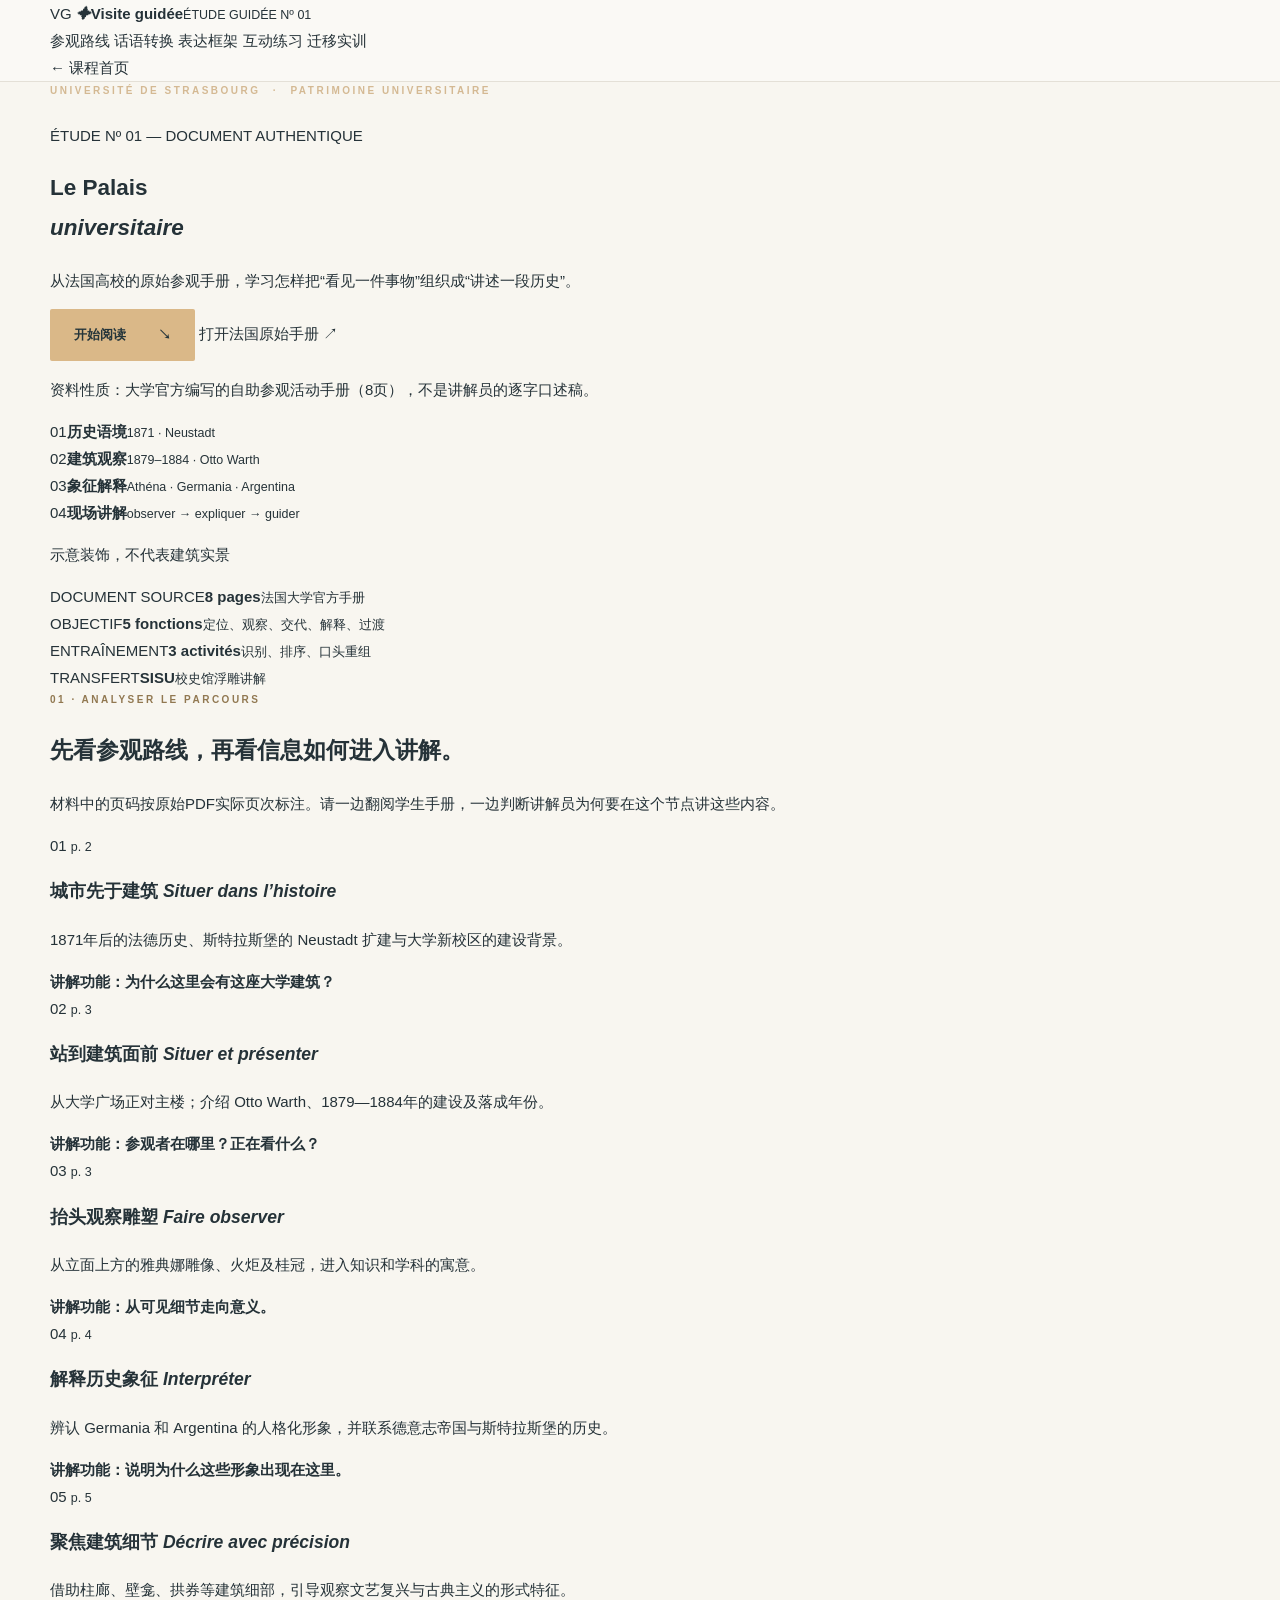
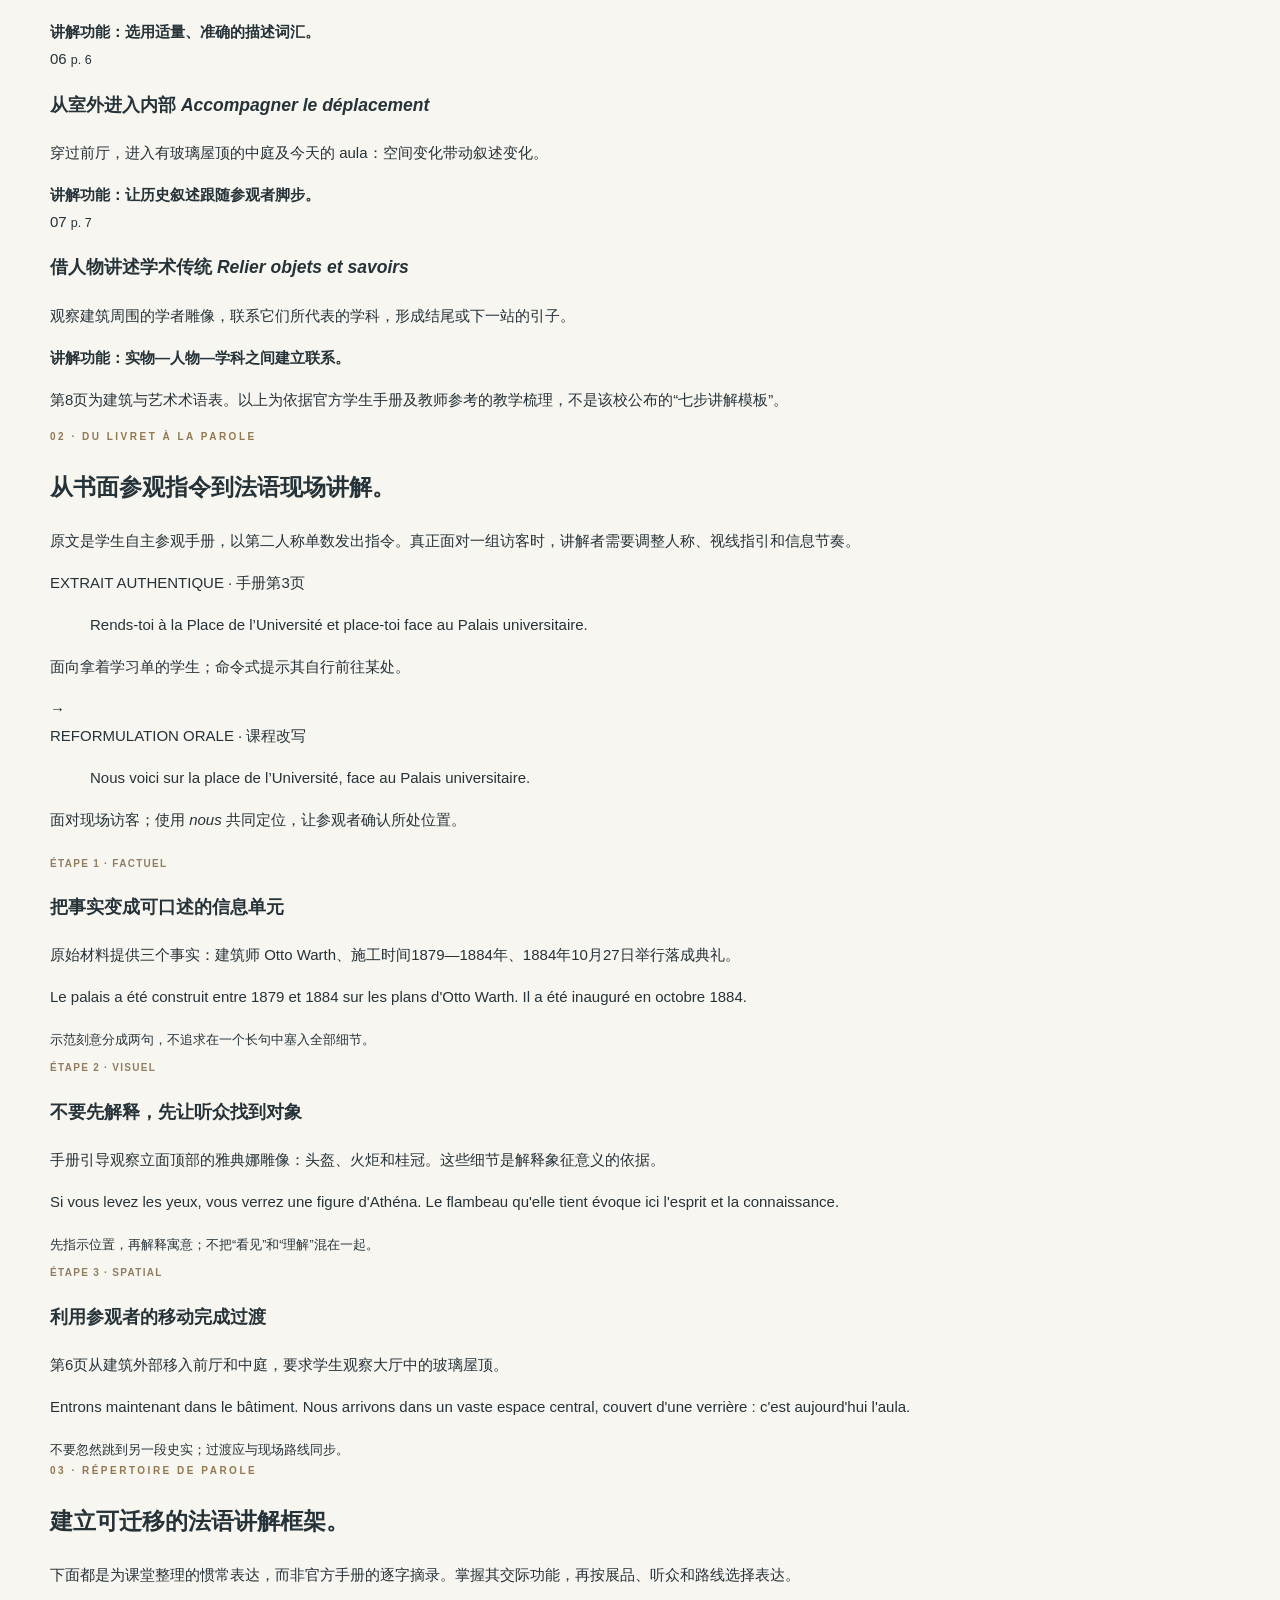
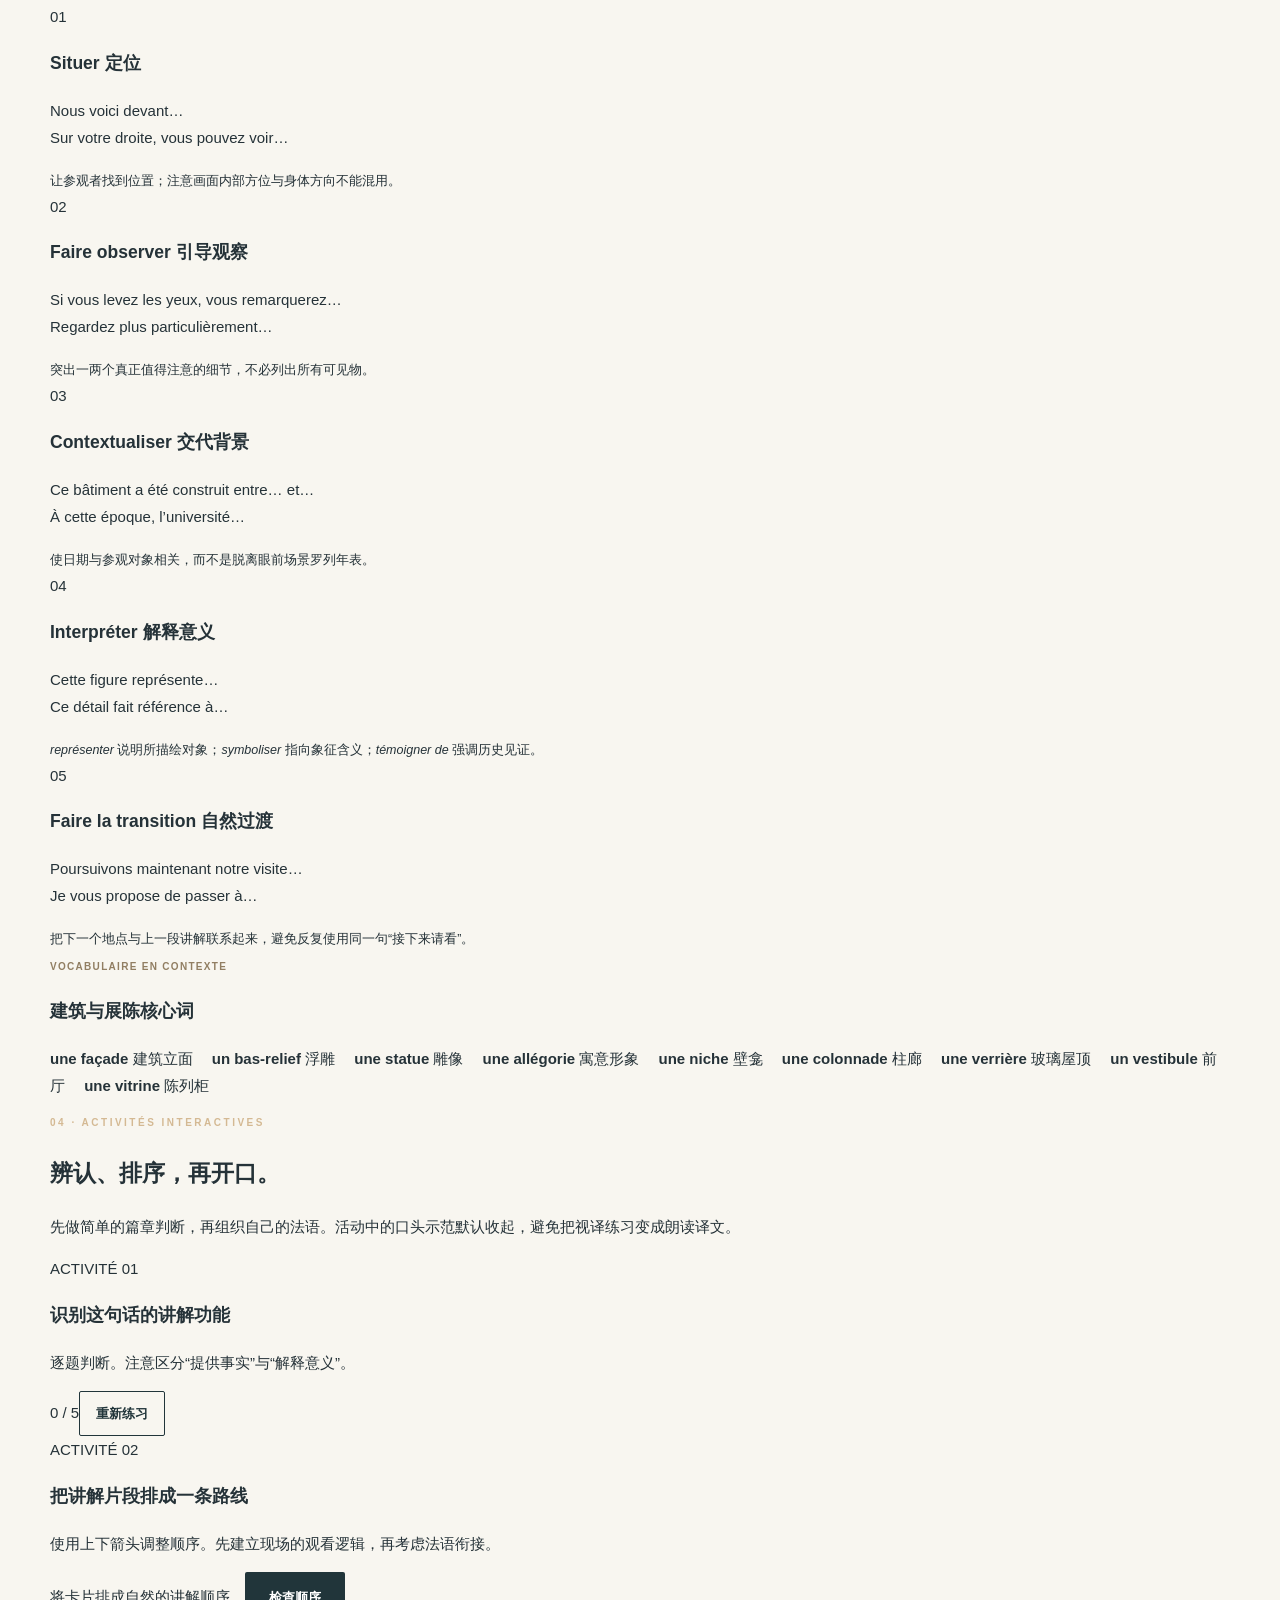
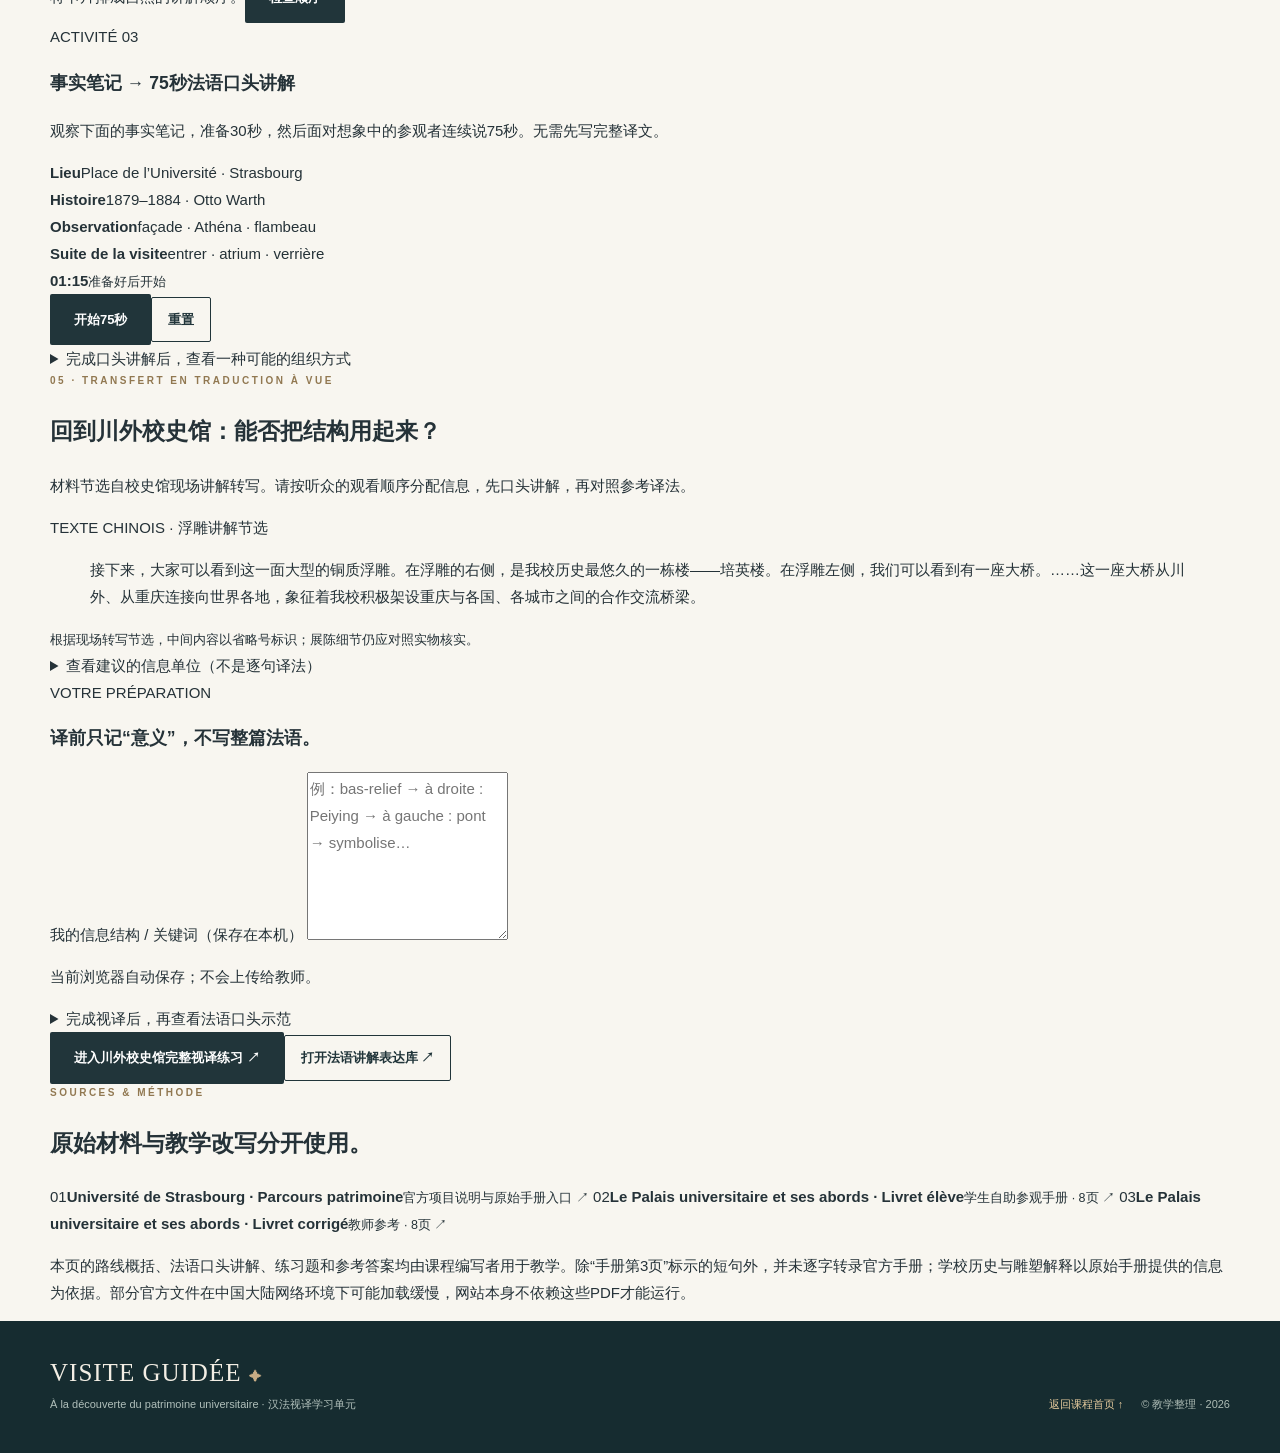
==== parcours/strasbourg/index.html @ d4816338 "Add in-depth Strasbourg university heritage lesson" ====
<!doctype html>
<html lang="zh-CN">
<head>
  <meta charset="utf-8">
  <meta name="viewport" content="width=device-width,initial-scale=1,viewport-fit=cover">
  <meta name="theme-color" content="#21353a">
  <meta name="description" content="斯特拉斯堡大学历史校园：法国原始导览手册、讲解结构、法语口头表达、互动训练和川外校史馆迁移练习。">
  <title>Le Palais universitaire | Visite guidée</title>
  <link rel="icon" href="../../assets/favicon.svg" type="image/svg+xml">
  <link rel="stylesheet" href="../../assets/styles.css">
  <link rel="stylesheet" href="lesson.css">
  <script defer src="lesson.js"></script>
</head>
<body>
  <a class="skip" href="#main">跳转到正文</a>
  <header class="topbar lesson-header" id="top">
    <div class="shell lesson-head-inner">
      <a class="lesson-mark" href="../../" aria-label="返回课程首页"><span class="lesson-logo">VG <i>✦</i></span><span><b>Visite guidée</b><small>ÉTUDE GUIDÉE Nº 01</small></span></a>
      <nav class="lesson-menu" aria-label="本课导航">
        <a href="#parcours">参观路线</a>
        <a href="#original">话语转换</a>
        <a href="#expressions">表达框架</a>
        <a href="#pratique">互动练习</a>
        <a href="#transfert">迁移实训</a>
      </nav>
      <a class="lesson-return" href="../../">← 课程首页</a>
    </div>
  </header>
  <main id="main">
    <section class="lesson-hero">
      <div class="shell lesson-hero-grid">
        <div>
          <p class="eyebrow light">UNIVERSITÉ DE STRASBOURG <span>·</span> PATRIMOINE UNIVERSITAIRE</p>
          <p class="lesson-count">ÉTUDE Nº 01 <span>—</span> DOCUMENT AUTHENTIQUE</p>
          <h1 lang="fr">Le Palais<br><em>universitaire</em></h1>
          <p class="lesson-intro">从法国高校的原始参观手册，学习怎样把“看见一件事物”组织成“讲述一段历史”。</p>
          <div class="lesson-hero-actions">
            <a href="#parcours" class="btn btn-gold">开始阅读 <span aria-hidden="true">↘</span></a>
            <a class="lesson-light-link" href="https://jardin-sciences.unistra.fr/websites/jardin-sciences/Scolaires/Activites_au_Jardin_des_sciences/Cycle_4/Parcours-Palais-U.pdf" target="_blank" rel="noopener noreferrer">打开法国原始手册 ↗</a>
          </div>
          <p class="lesson-disclaimer">资料性质：大学官方编写的自助参观活动手册（8页），不是讲解员的逐字口述稿。</p>
        </div>
        <div class="lesson-hero-aside" aria-label="本次学习聚焦">
          <div class="lesson-arch" aria-hidden="true"><span class="arch-peak"></span><span class="arch-columns"><i></i><i></i><i></i><i></i><i></i></span><span class="arch-base"></span></div>
          <div class="lesson-meta-list">
            <div><span>01</span><b>历史语境</b><small>1871 · Neustadt</small></div>
            <div><span>02</span><b>建筑观察</b><small>1879–1884 · Otto Warth</small></div>
            <div><span>03</span><b>象征解释</b><small>Athéna · Germania · Argentina</small></div>
            <div><span>04</span><b>现场讲解</b><small>observer → expliquer → guider</small></div>
          </div>
          <p class="lesson-figure-note">示意装饰，不代表建筑实景</p>
        </div>
      </div>
    </section>

    <section class="lesson-summary">
      <div class="shell lesson-summary-grid">
        <div><span>DOCUMENT SOURCE</span><strong>8 pages</strong><small>法国大学官方手册</small></div>
        <div><span>OBJECTIF</span><strong>5 fonctions</strong><small>定位、观察、交代、解释、过渡</small></div>
        <div><span>ENTRAÎNEMENT</span><strong>3 activités</strong><small>识别、排序、口头重组</small></div>
        <div><span>TRANSFERT</span><strong>SISU</strong><small>校史馆浮雕讲解</small></div>
      </div>
    </section>

    <section class="shell lesson-section" id="parcours">
      <div class="lesson-section-head">
        <p class="eyebrow">01 · ANALYSER LE PARCOURS</p>
        <h2>先看参观路线，再看信息如何进入讲解。</h2>
        <p>材料中的页码按原始PDF实际页次标注。请一边翻阅学生手册，一边判断讲解员为何要在这个节点讲这些内容。</p>
      </div>
      <div class="lesson-route" aria-label="原始手册七个学习节点">
        <article class="lesson-stop"><span class="stop-no">01 <small>p. 2</small></span><div><h3>城市先于建筑 <em lang="fr">Situer dans l’histoire</em></h3><p>1871年后的法德历史、斯特拉斯堡的 Neustadt 扩建与大学新校区的建设背景。</p><strong>讲解功能：为什么这里会有这座大学建筑？</strong></div></article>
        <article class="lesson-stop"><span class="stop-no">02 <small>p. 3</small></span><div><h3>站到建筑面前 <em lang="fr">Situer et présenter</em></h3><p>从大学广场正对主楼；介绍 Otto Warth、1879—1884年的建设及落成年份。</p><strong>讲解功能：参观者在哪里？正在看什么？</strong></div></article>
        <article class="lesson-stop"><span class="stop-no">03 <small>p. 3</small></span><div><h3>抬头观察雕塑 <em lang="fr">Faire observer</em></h3><p>从立面上方的雅典娜雕像、火炬及桂冠，进入知识和学科的寓意。</p><strong>讲解功能：从可见细节走向意义。</strong></div></article>
        <article class="lesson-stop"><span class="stop-no">04 <small>p. 4</small></span><div><h3>解释历史象征 <em lang="fr">Interpréter</em></h3><p>辨认 Germania 和 Argentina 的人格化形象，并联系德意志帝国与斯特拉斯堡的历史。</p><strong>讲解功能：说明为什么这些形象出现在这里。</strong></div></article>
        <article class="lesson-stop"><span class="stop-no">05 <small>p. 5</small></span><div><h3>聚焦建筑细节 <em lang="fr">Décrire avec précision</em></h3><p>借助柱廊、壁龛、拱券等建筑细部，引导观察文艺复兴与古典主义的形式特征。</p><strong>讲解功能：选用适量、准确的描述词汇。</strong></div></article>
        <article class="lesson-stop"><span class="stop-no">06 <small>p. 6</small></span><div><h3>从室外进入内部 <em lang="fr">Accompagner le déplacement</em></h3><p>穿过前厅，进入有玻璃屋顶的中庭及今天的 aula：空间变化带动叙述变化。</p><strong>讲解功能：让历史叙述跟随参观者脚步。</strong></div></article>
        <article class="lesson-stop"><span class="stop-no">07 <small>p. 7</small></span><div><h3>借人物讲述学术传统 <em lang="fr">Relier objets et savoirs</em></h3><p>观察建筑周围的学者雕像，联系它们所代表的学科，形成结尾或下一站的引子。</p><strong>讲解功能：实物—人物—学科之间建立联系。</strong></div></article>
      </div>
      <p class="lesson-note">第8页为建筑与艺术术语表。以上为依据官方学生手册及教师参考的教学梳理，不是该校公布的“七步讲解模板”。</p>
    </section>

    <section class="lesson-paper" id="original">
      <div class="shell lesson-section">
        <div class="lesson-section-head">
          <p class="eyebrow">02 · DU LIVRET À LA PAROLE</p>
          <h2>从书面参观指令到法语现场讲解。</h2>
          <p>原文是学生自主参观手册，以第二人称单数发出指令。真正面对一组访客时，讲解者需要调整人称、视线指引和信息节奏。</p>
        </div>
        <div class="lesson-source-compare">
          <article class="source-pane">
            <span class="pane-tag">EXTRAIT AUTHENTIQUE · 手册第3页</span>
            <blockquote lang="fr">Rends-toi à la Place de l’Université et place-toi face au Palais universitaire.</blockquote>
            <p>面向拿着学习单的学生；命令式提示其自行前往某处。</p>
          </article>
          <div class="conversion-mark" aria-hidden="true">→</div>
          <article class="oral-pane">
            <span class="pane-tag">REFORMULATION ORALE · 课程改写</span>
            <blockquote lang="fr">Nous voici sur la place de l’Université, face au Palais universitaire.</blockquote>
            <p>面对现场访客；使用 <em lang="fr">nous</em> 共同定位，让参观者确认所处位置。</p>
          </article>
        </div>
        <div class="lesson-transform-grid">
          <article>
            <span class="micro-label">ÉTAPE 1 · FACTUEL</span>
            <h3>把事实变成可口述的信息单元</h3>
            <p>原始材料提供三个事实：建筑师 Otto Warth、施工时间1879—1884年、1884年10月27日举行落成典礼。</p>
            <p lang="fr" class="lesson-french">Le palais a été construit entre 1879 et 1884 sur les plans d'Otto Warth. Il a été inauguré en octobre 1884.</p>
            <small>示范刻意分成两句，不追求在一个长句中塞入全部细节。</small>
          </article>
          <article>
            <span class="micro-label">ÉTAPE 2 · VISUEL</span>
            <h3>不要先解释，先让听众找到对象</h3>
            <p>手册引导观察立面顶部的雅典娜雕像：头盔、火炬和桂冠。这些细节是解释象征意义的依据。</p>
            <p lang="fr" class="lesson-french">Si vous levez les yeux, vous verrez une figure d'Athéna. Le flambeau qu'elle tient évoque ici l'esprit et la connaissance.</p>
            <small>先指示位置，再解释寓意；不把“看见”和“理解”混在一起。</small>
          </article>
          <article>
            <span class="micro-label">ÉTAPE 3 · SPATIAL</span>
            <h3>利用参观者的移动完成过渡</h3>
            <p>第6页从建筑外部移入前厅和中庭，要求学生观察大厅中的玻璃屋顶。</p>
            <p lang="fr" class="lesson-french">Entrons maintenant dans le bâtiment. Nous arrivons dans un vaste espace central, couvert d'une verrière : c'est aujourd'hui l'aula.</p>
            <small>不要忽然跳到另一段史实；过渡应与现场路线同步。</small>
          </article>
        </div>
      </div>
    </section>

    <section class="shell lesson-section" id="expressions">
      <div class="lesson-section-head">
        <p class="eyebrow">03 · RÉPERTOIRE DE PAROLE</p>
        <h2>建立可迁移的法语讲解框架。</h2>
        <p>下面都是为课堂整理的惯常表达，而非官方手册的逐字摘录。掌握其交际功能，再按展品、听众和路线选择表达。</p>
      </div>
      <div class="lesson-expressions">
        <article><span class="exp-index">01</span><div><h3 lang="fr">Situer <span>定位</span></h3><p lang="fr">Nous voici devant…<br>Sur votre droite, vous pouvez voir…</p><small>让参观者找到位置；注意画面内部方位与身体方向不能混用。</small></div></article>
        <article><span class="exp-index">02</span><div><h3 lang="fr">Faire observer <span>引导观察</span></h3><p lang="fr">Si vous levez les yeux, vous remarquerez…<br>Regardez plus particulièrement…</p><small>突出一两个真正值得注意的细节，不必列出所有可见物。</small></div></article>
        <article><span class="exp-index">03</span><div><h3 lang="fr">Contextualiser <span>交代背景</span></h3><p lang="fr">Ce bâtiment a été construit entre… et…<br>À cette époque, l’université…</p><small>使日期与参观对象相关，而不是脱离眼前场景罗列年表。</small></div></article>
        <article><span class="exp-index">04</span><div><h3 lang="fr">Interpréter <span>解释意义</span></h3><p lang="fr">Cette figure représente…<br>Ce détail fait référence à…</p><small><em lang="fr">représenter</em> 说明所描绘对象；<em lang="fr">symboliser</em> 指向象征含义；<em lang="fr">témoigner de</em> 强调历史见证。</small></div></article>
        <article><span class="exp-index">05</span><div><h3 lang="fr">Faire la transition <span>自然过渡</span></h3><p lang="fr">Poursuivons maintenant notre visite…<br>Je vous propose de passer à…</p><small>把下一个地点与上一段讲解联系起来，避免反复使用同一句“接下来请看”。</small></div></article>
      </div>
      <div class="lesson-vocab"><div><span class="micro-label">VOCABULAIRE EN CONTEXTE</span><h3>建筑与展陈核心词</h3></div><p><b lang="fr">une façade</b> 建筑立面　 <b lang="fr">un bas-relief</b> 浮雕　 <b lang="fr">une statue</b> 雕像　 <b lang="fr">une allégorie</b> 寓意形象　 <b lang="fr">une niche</b> 壁龛　 <b lang="fr">une colonnade</b> 柱廊　 <b lang="fr">une verrière</b> 玻璃屋顶　 <b lang="fr">un vestibule</b> 前厅　 <b lang="fr">une vitrine</b> 陈列柜</p></div>
    </section>

    <section class="lesson-practice" id="pratique">
      <div class="shell lesson-section">
        <div class="lesson-section-head">
          <p class="eyebrow light">04 · ACTIVITÉS INTERACTIVES</p>
          <h2>辨认、排序，再开口。</h2>
          <p>先做简单的篇章判断，再组织自己的法语。活动中的口头示范默认收起，避免把视译练习变成朗读译文。</p>
        </div>
        <div class="practice-layout">
          <article class="practice-card">
            <div class="practice-title"><span>ACTIVITÉ 01</span><h3>识别这句话的讲解功能</h3><p>逐题判断。注意区分“提供事实”与“解释意义”。</p></div>
            <div id="function-quiz" class="lesson-quiz" aria-live="polite"></div>
            <div class="practice-footer"><span id="quiz-progress">0 / 5</span><button type="button" class="btn btn-outline-dark" id="quiz-restart">重新练习</button></div>
          </article>
          <article class="practice-card">
            <div class="practice-title"><span>ACTIVITÉ 02</span><h3>把讲解片段排成一条路线</h3><p>使用上下箭头调整顺序。先建立现场的观看逻辑，再考虑法语衔接。</p></div>
            <div id="order-exercise" class="order-list" aria-label="可调整顺序的讲解片段"></div>
            <div class="practice-footer"><span id="order-feedback" role="status" aria-live="polite">将卡片排成自然的讲解顺序。</span><button type="button" class="btn btn-dark" id="order-check">检查顺序</button></div>
          </article>
          <article class="practice-card practice-card-wide">
            <div class="practice-title"><span>ACTIVITÉ 03</span><h3>事实笔记 → 75秒法语口头讲解</h3><p>观察下面的事实笔记，准备30秒，然后面对想象中的参观者连续说75秒。无需先写完整译文。</p></div>
            <div class="oral-facts">
              <div><b>Lieu</b><span lang="fr">Place de l’Université · Strasbourg</span></div>
              <div><b>Histoire</b><span lang="fr">1879–1884 · Otto Warth</span></div>
              <div><b>Observation</b><span lang="fr">façade · Athéna · flambeau</span></div>
              <div><b>Suite de la visite</b><span lang="fr">entrer · atrium · verrière</span></div>
            </div>
            <div class="oral-controls">
              <div class="oral-timer" aria-label="口头讲解倒计时"><strong id="oral-clock" aria-live="off">01:15</strong><small id="oral-status">准备好后开始</small></div>
              <div class="oral-buttons"><button type="button" class="btn btn-dark" id="oral-start">开始75秒</button><button type="button" class="btn btn-outline-dark" id="oral-reset">重置</button></div>
            </div>
            <details class="lesson-details"><summary>完成口头讲解后，查看一种可能的组织方式</summary><div><p lang="fr">Nous voici devant le Palais universitaire de Strasbourg. Construit entre 1879 et 1884 par Otto Warth, il témoigne du développement de l'université à cette époque. Si vous levez les yeux, vous verrez Athéna, qui tient un flambeau. Cette figure renvoie au savoir et à la connaissance. Je vous invite maintenant à entrer : nous découvrirons à l'intérieur un vaste atrium couvert d'une verrière.</p><small>教学示范，不是大学官方现场讲解原稿。可根据讲解节奏分成更多短句。</small></div></details>
          </article>
        </div>
      </div>
    </section>

    <section class="shell lesson-section" id="transfert">
      <div class="lesson-section-head">
        <p class="eyebrow">05 · TRANSFERT EN TRADUCTION À VUE</p>
        <h2>回到川外校史馆：能否把结构用起来？</h2>
        <p>材料节选自校史馆现场讲解转写。请按听众的观看顺序分配信息，先口头讲解，再对照参考译法。</p>
      </div>
      <div class="transfer-grid">
        <article class="transfer-main">
          <span class="pane-tag">TEXTE CHINOIS · 浮雕讲解节选</span>
          <blockquote>接下来，大家可以看到这一面大型的铜质浮雕。在浮雕的右侧，是我校历史最悠久的一栋楼——培英楼。在浮雕左侧，我们可以看到有一座大桥。……这一座大桥从川外、从重庆连接向世界各地，象征着我校积极架设重庆与各国、各城市之间的合作交流桥梁。</blockquote>
          <small>根据现场转写节选，中间内容以省略号标识；展陈细节仍应对照实物核实。</small>
          <details class="lesson-details"><summary>查看建议的信息单位（不是逐句译法）</summary><div class="segment-list"><p><b>01 · 定位</b> 眼前：铜质浮雕</p><p><b>02 · 观察</b> 右侧：培英楼；左侧：大桥</p><p><b>03 · 意义</b> 大桥象征学校与世界的交流联系</p><p><b>04 · 输出决策</b> 法语可先描述空间，再用新句解释象征意义</p></div></details>
        </article>
        <aside class="transfer-aside">
          <span class="pane-tag">VOTRE PRÉPARATION</span>
          <h3>译前只记“意义”，不写整篇法语。</h3>
          <label for="transfer-notes">我的信息结构 / 关键词（保存在本机）</label>
          <textarea id="transfer-notes" rows="6" placeholder="例：bas-relief → à droite : Peiying → à gauche : pont → symbolise…"></textarea>
          <p id="notes-status" role="status" class="notes-status">当前浏览器自动保存；不会上传给教师。</p>
          <details class="lesson-details"><summary>完成视译后，再查看法语口头示范</summary><div><p lang="fr">Arrêtons-nous un instant devant ce grand bas-relief en bronze. Sur la droite, vous pouvez voir le bâtiment Peiying, présenté ici comme le plus ancien de l'université. À gauche, on distingue un pont. Ce pont est un symbole de l'ouverture de SISU sur le monde et des échanges que notre université souhaite développer entre Chongqing et d'autres villes et pays.</p><small>根据课堂转写内容示范；“培英楼为最古老建筑”的表述仍以校史馆最终核定信息为准。</small></div></details>
        </aside>
      </div>
      <div class="lesson-final-actions"><a href="../../#atelier" class="btn btn-dark">进入川外校史馆完整视译练习 ↗</a><a href="../../#expressions" class="btn btn-outline-dark">打开法语讲解表达库 ↗</a></div>
    </section>

    <section class="lesson-sources" id="sources">
      <div class="shell lesson-section">
        <div class="lesson-section-head"><p class="eyebrow">SOURCES & MÉTHODE</p><h2>原始材料与教学改写分开使用。</h2></div>
        <div class="source-citations">
          <a href="https://jardin-sciences.unistra.fr/scolaires-groupes-et-pros/scolaires/activites-au-jardin-des-sciences/offre-scolaire-pour-le-cycle-4/parcours-patrimoine/" target="_blank" rel="noopener noreferrer"><span>01</span><strong>Université de Strasbourg · Parcours patrimoine</strong><small>官方项目说明与原始手册入口 ↗</small></a>
          <a href="https://jardin-sciences.unistra.fr/websites/jardin-sciences/Scolaires/Activites_au_Jardin_des_sciences/Cycle_4/Parcours-Palais-U.pdf" target="_blank" rel="noopener noreferrer"><span>02</span><strong>Le Palais universitaire et ses abords · Livret élève</strong><small>学生自助参观手册 · 8页 ↗</small></a>
          <a href="https://jardin-sciences.unistra.fr/websites/jardin-sciences/Scolaires/Activites_au_Jardin_des_sciences/Cycle_4/Corrige-Parcours-Palais-U.pdf" target="_blank" rel="noopener noreferrer"><span>03</span><strong>Le Palais universitaire et ses abords · Livret corrigé</strong><small>教师参考 · 8页 ↗</small></a>
        </div>
        <p class="lesson-source-note">本页的路线概括、法语口头讲解、练习题和参考答案均由课程编写者用于教学。除“手册第3页”标示的短句外，并未逐字转录官方手册；学校历史与雕塑解释以原始手册提供的信息为依据。部分官方文件在中国大陆网络环境下可能加载缓慢，网站本身不依赖这些PDF才能运行。</p>
      </div>
    </section>
  </main>
  <footer class="footer"><div class="shell footer-inner"><div><span class="footer-wordmark">VISITE GUIDÉE <span>✦</span></span><p>À la découverte du patrimoine universitaire · 汉法视译学习单元</p></div><div><a href="../../">返回课程首页 ↑</a><span>© 教学整理 · 2026</span></div></div></footer>
</body>
</html>
---- assets/styles.css ----
@charset "UTF-8";
:root{--ink:#253238;--muted:#667274;--olive:#6f785b;--deep:#21353a;--deep2:#182d31;--ivory:#f8f6f0;--paper:#fffdfa;--line:#e4e0d7;--gold:#c5a577;--wine:#a0544c;--mist:#eaf0ec;--serif:Georgia,"Times New Roman",serif;--sans:"PingFang SC","Microsoft YaHei",Arial,sans-serif;--radius:5px}*{box-sizing:border-box}html{scroll-behavior:smooth;scroll-padding-top:100px}body{margin:0;background:var(--ivory);font-family:var(--sans);font-size:15px;line-height:1.8;color:var(--ink);-webkit-font-smoothing:antialiased}a{color:inherit;text-decoration:none}button,input,textarea{font:inherit}button{cursor:pointer}button:disabled{opacity:.5;cursor:not-allowed}button:focus-visible,a:focus-visible,input:focus-visible,textarea:focus-visible{outline:3px solid #ba8a40;outline-offset:4px}::selection{background:#edcf97;color:#1e3235}.shell{width:min(1180px,calc(100% - 64px));margin:auto}.sr-only{position:absolute!important;width:1px;height:1px;padding:0;margin:-1px;overflow:hidden;clip:rect(0,0,0,0);white-space:nowrap;border:0}.skip{position:absolute;left:-999px;top:12px;z-index:100;background:#fff;color:#111;padding:9px}.skip:focus{left:12px}.topbar{position:sticky;top:0;z-index:40;background:rgba(250,249,245,.96);border-bottom:1px solid var(--line);backdrop-filter:blur(16px)}.nav-shell{min-height:82px;display:flex;align-items:center;justify-content:space-between;gap:34px}.brand{display:inline-flex;align-items:center;gap:11px;min-width:205px}.brand-symbol{font-family:var(--serif);font-size:29px;letter-spacing:-7px;color:var(--deep);width:46px;height:46px;display:flex;align-items:center;justify-content:flex-start;padding-left:4px;border:1px solid #97a09a}.tiny-flower{font-size:11px;position:relative;top:-9px;left:3px;letter-spacing:0;color:#af8a5b}.brand-text{display:flex;flex-direction:column;line-height:1.25;gap:7px}.brand-text b{font-family:var(--serif);letter-spacing:1.5px;font-size:14px}.brand-text small{font:9px/1 Arial,sans-serif;letter-spacing:2.1px;color:#777f7a}.main-nav{display:flex;align-items:center;gap:32px;margin-left:auto;font-size:13px;font-weight:600;white-space:nowrap}.main-nav a{transition:color .2s}.main-nav a:hover{color:var(--wine)}.nav-action{border-bottom:1px solid #c3ac8e;padding:10px 0;font-size:12px;white-space:nowrap;font-weight:600}.nav-action span{margin-left:9px}.hero{background:var(--deep);color:#fff;position:relative;overflow:hidden}.hero:before{content:"";position:absolute;inset:0;background:radial-gradient(ellipse 65% 80% at 90% 5%,rgba(203,172,121,.12),transparent 70%),radial-gradient(ellipse 45% 75% at 10% 95%,rgba(155,183,159,.07),transparent 70%);pointer-events:none}.hero-grid{display:grid;grid-template-columns:52% 48%;align-items:center;min-height:610px;position:relative;gap:0}.hero-copy{padding:86px 18px 95px 0;z-index:2}.eyebrow{font-family:Arial,sans-serif;letter-spacing:2.5px;font-size:10px;font-weight:700;color:#917851;text-transform:uppercase;margin:0 0 22px}.eyebrow.light{color:#d4b993}.eyebrow span{padding:0 7px}.hero h1{font:normal clamp(78px,10vw,134px)/.84 var(--serif);letter-spacing:-5.5px;margin:0 0 30px}.hero h1 em{color:#dfc7a1;font-weight:400}.hero-cn{font-size:23px;letter-spacing:2px;font-weight:500;margin:0 0 17px}.hero-desc{color:#c7d0cb;line-height:2.15;font-size:13px;margin:0 0 36px}.hero-actions{display:flex;align-items:center;gap:30px;flex-wrap:wrap}.btn{display:inline-flex;justify-content:center;align-items:center;gap:32px;border:1px solid transparent;font-size:13px;font-weight:700;padding:13px 23px;min-height:46px;border-radius:2px;transition:transform .2s,background .2s,color .2s}.btn:hover{transform:translateY(-2px)}.btn-gold{background:#dab888;color:#25353a}.btn-gold:hover{background:#edcd9b}.btn-dark{background:var(--deep);color:white}.btn-outline-dark{background:transparent;color:var(--deep);border-color:var(--deep);padding:10px 16px;min-height:39px}.text-link{border-bottom:1px solid #8c9a95;padding-bottom:5px;font-size:12px;letter-spacing:.3px}.text-link.light{color:#f2eadd}.text-link span{margin-left:5px}.hero-footnote{display:flex;align-items:center;gap:12px;margin-top:79px;font:11px Arial,sans-serif;letter-spacing:1px;color:#c6cac1}.small-rule{width:28px;height:1px;background:#b8aa93}.hero-visual{height:100%;display:flex;align-items:center;justify-content:center;position:relative;padding:62px 5px 70px 35px}.visual-frame{width:100%;max-width:495px;aspect-ratio:.94;border:1px solid rgba(221,203,167,.35);padding:20px;display:flex;flex-direction:column;position:relative;background:linear-gradient(145deg,rgba(255,255,255,.025),rgba(0,0,0,.05));box-shadow:24px 28px 0 rgba(0,0,0,.07)}.visual-frame:before,.visual-frame:after{content:"";position:absolute;top:20px;bottom:20px;border-left:1px solid rgba(221,203,167,.22)}.visual-frame:before{left:10px}.visual-frame:after{right:10px}.visual-topline,.visual-bottom{display:flex;justify-content:space-between;align-items:center;font:9px Arial,sans-serif;letter-spacing:1.8px;color:#cdb997}.visual-bottom{margin-top:auto;justify-content:space-around}.visual-circle{font-size:37px;line-height:.8;color:#d6c2a2}.museum-drawing{width:100%;height:auto;max-height:380px;display:block;margin:auto;color:#cdb997}.floating-note{position:absolute;bottom:74px;right:0;background:#d7bb91;color:#23383d;font:10px Arial,sans-serif;letter-spacing:1px;padding:14px 17px;box-shadow:0 9px 25px rgba(0,0,0,.2)}.floating-note span{padding:0 8px}.index-band{background:#e9e5dc;border-bottom:1px solid #ddd7cc}.index-grid{display:grid;grid-template-columns:repeat(4,1fr)}.index-grid a{padding:26px 20px 25px;border-right:1px solid #d5cec3;display:flex;flex-direction:column;gap:7px;transition:background .2s}.index-grid a:first-child{border-left:1px solid #d5cec3}.index-grid a:hover{background:#f2eee6}.index-grid span{font:10px Arial,sans-serif;letter-spacing:1px;color:#866d50}.index-grid b{font-size:15px;letter-spacing:.5px}.index-grid small{font:11px Arial,sans-serif;color:#89918d}.section{padding-top:104px;padding-bottom:107px}.section-heading{display:grid;grid-template-columns:minmax(0,1.45fr) minmax(240px,.55fr);gap:55px;align-items:end;margin-bottom:46px}.section-heading h2{font-size:clamp(25px,2.85vw,35px);font-weight:600;letter-spacing:.2px;line-height:1.48;margin:0;max-width:680px}.section-heading p:last-child{color:var(--muted);font-size:13px;line-height:2;margin:0 0 5px}.two-logics{display:grid;grid-template-columns:1fr 70px 1fr;gap:0;align-items:center}.logic-card{padding:32px 34px;background:#fffefa;border:1px solid #dedbd2;min-height:279px}.logic-index{font:11px Arial,sans-serif;letter-spacing:2px;color:#9e7853}.logic-card h3{font-size:22px;letter-spacing:.3px;margin:17px 0 3px;font-weight:600}.logic-card h3 em{font:italic 22px var(--serif);color:#978268;margin-left:8px}.logic-card>p{font-size:13px;color:#697672;margin:0 0 19px}.logic-sentence{font:italic 17px/1.85 var(--serif);color:#385259;border-top:1px solid #e5e1d8;padding-top:18px}.logic-bridge{text-align:center;font:italic 44px var(--serif);color:#a7a390}.function-title{display:flex;justify-content:space-between;align-items:center;margin:73px 0 22px;gap:20px}.function-title h3{font-size:19px;font-weight:600;margin:0}.function-title span{font:10px Arial,sans-serif;letter-spacing:2px;color:#937d5e}.flow-five{display:grid;grid-template-columns:repeat(5,minmax(0,1fr));gap:10px}.flow-step{padding:20px 16px 24px;background:#ede9df;display:flex;flex-direction:column;gap:5px;min-height:148px;border-top:2px solid #a48f72}.flow-step span{font:10px Arial,sans-serif;color:#9e8566;letter-spacing:1px;margin-bottom:11px}.flow-step strong{font-size:16px}.flow-step em{font:italic 16px var(--serif);color:#566b68}.flow-step small{font-size:11px;color:#7b8480}.method-note{font-size:12px;color:#667572;margin:23px 0 0}.method-note span{color:#a88a65;padding-right:6px}.paper-section{background:#f0eee8;border-top:1px solid #e1ddd4;border-bottom:1px solid #e1ddd4}.source-banner{background:#23383b;color:#f3eee3;display:grid;grid-template-columns:75px 1fr auto;align-items:center;gap:25px;padding:26px 34px;margin-bottom:38px}.source-symbol{border:1px solid #9e9c86;width:69px;height:69px;display:flex;align-items:center;justify-content:center;font:28px var(--serif);letter-spacing:-5px}.source-symbol span{font:12px Arial,sans-serif;color:#d0b38e;padding:0 4px}.micro-label{font:10px/1.65 Arial,sans-serif;letter-spacing:1.3px;color:#917e62;font-weight:700}.source-info .micro-label{color:#c9ad89}.source-info h3{font:26px/1.25 var(--serif);margin:5px 0 6px}.source-info p{font-size:11px;margin:0;color:#bfc9c3}.source-links{display:flex;flex-direction:column;gap:8px;min-width:126px}.source-links a{font-size:11px;color:#f2e5cc;border-bottom:1px solid #7c8b86;padding:6px 0;display:flex;justify-content:space-between;gap:20px}.case-grid{display:grid;grid-template-columns:36% 1fr;gap:32px}.case-left{padding:24px;background:#e7e5dd}.case-step-list{margin-top:14px}.case-step{display:flex;align-items:center;width:100%;text-align:left;gap:17px;background:transparent;border:0;border-bottom:1px solid #d3d0c7;padding:17px 8px;min-height:71px;transition:background .2s}.case-step:last-child{border-bottom:0}.case-step:hover{background:#eeece6}.case-step.selected{background:#fffefa;border-left:3px solid #c6a276;padding-left:5px}.case-step .num{font:20px var(--serif);color:#a78e69;width:29px}.case-step strong{display:block;font-size:14px;font-weight:600;margin-bottom:1px}.case-step small{display:block;font:italic 12px var(--serif);color:#7a8581}.case-detail{padding:40px 44px;min-height:425px;background:#fffefa;border:1px solid #dedbd1}.case-detail .case-num{font:11px Arial,sans-serif;color:#a08e75;letter-spacing:2px}.case-detail h3{font-size:25px;font-weight:600;line-height:1.45;margin:13px 0 18px}.case-detail>p{font-size:14px;line-height:2;color:#626e6b}.case-detail .case-fr{border-left:2px solid #bf9f75;background:#f7f5ef;padding:16px 20px;margin:28px 0 12px;font:italic 19px/1.7 var(--serif);color:#354c4d}.case-detail .case-fr small{display:block;font:10px Arial,sans-serif;letter-spacing:1px;color:#b09570;margin-bottom:7px}.case-detail .case-question{padding-top:18px;border-top:1px solid #e9e4db;font-size:13px;font-weight:600}.case-detail .case-meta{color:#998063;font:11px Arial,sans-serif;letter-spacing:1px}.source-comment{display:flex;align-items:flex-start;gap:34px;padding:24px 0 0;margin-top:15px;border-top:1px solid #d6d1c7}.source-comment span{white-space:nowrap;font-size:12px;font-weight:700;color:#92744f}.source-comment p{font-size:12px;color:#64716c;margin:0;line-height:1.95}.lexicon-toolbar{display:flex;justify-content:space-between;align-items:flex-start;gap:22px;margin:0 0 23px}.filter-scroll{display:flex;gap:8px;flex-wrap:wrap}.filter-pill{border:1px solid #d6d3ca;background:#f7f5f0;color:#5b6661;border-radius:2px;font-size:11px;padding:7px 12px}.filter-pill.active,.filter-pill:hover{background:var(--deep);color:white;border-color:var(--deep)}.search-control{min-width:230px;display:flex;align-items:center;gap:8px;border-bottom:1px solid #c9c4b9;padding:4px 8px}.search-control span{font-size:26px;line-height:1;color:#7d867b}.search-control input{border:0;background:transparent;min-width:0;width:100%;outline:0;font-size:12px;color:var(--ink)}.expression-grid{display:grid;grid-template-columns:repeat(3,minmax(0,1fr));gap:13px}.expr-card{min-height:169px;background:#fffefa;border:1px solid #e3ded3;padding:20px 22px;display:flex;flex-direction:column;gap:11px;transition:box-shadow .2s}.expr-card:hover{box-shadow:0 8px 22px rgba(35,55,54,.06)}.expr-meta{display:flex;justify-content:space-between;align-items:center;gap:10px;font:10px Arial,sans-serif;letter-spacing:1px;color:#978063}.expr-copy{border:0;background:transparent;color:#677b72;font:11px Arial,sans-serif;padding:4px 0;white-space:nowrap}.expr-copy:hover{color:#9e744e}.expr-fr{font:italic 20px/1.48 var(--serif);color:#283c41;overflow-wrap:anywhere}.expr-zh{margin-top:auto;font-size:12px;color:#858d86}.no-results{padding:35px;background:white;color:#666;grid-column:1/-1;text-align:center}.small-tip{margin-top:20px;font-size:11px;color:#77837e}.lab-section{background:#263a3c;color:#f7f5ee}.lab-heading h2{color:#fff}.lab-heading p:last-child{color:#c0cdc7}.lab-layout{display:grid;grid-template-columns:236px minmax(0,1fr);gap:24px;align-items:start}.lab-sidebar{position:sticky;top:112px;padding-top:14px}.lab-sidebar>.micro-label{color:#c5b195}.exercise-tabs{margin-top:17px;border-top:1px solid #687875}.exercise-tab{display:flex;align-items:center;text-align:left;width:100%;gap:13px;padding:17px 11px;border:0;border-bottom:1px solid #526967;background:transparent;color:#d1d9d4;transition:background .2s}.exercise-tab:hover{background:#304a4c}.exercise-tab.current{background:#d5b88e;color:#1d3538}.exercise-tab .tab-num{font:22px var(--serif);width:34px}.exercise-tab strong{font-size:13px;font-weight:600;display:block}.exercise-tab small{display:block;font:italic 12px var(--serif);opacity:.74}.lab-side-note{margin-top:35px;padding:21px;border:1px solid #607774}.lab-side-note strong{font-size:12px;color:#ead2ae}.lab-side-note p{margin:7px 0 0;color:#b8c8c2;font-size:12px;line-height:1.8}.lab-main{min-width:0}.lab-paper{background:#fffcf6;color:var(--ink);padding:38px 43px 18px}.lab-paper-head{display:flex;align-items:flex-start;justify-content:space-between;gap:22px}.lab-paper-head h3{font-size:28px;line-height:1.4;margin:8px 0 0}.level-label{border:1px solid #b7a68c;font-size:11px;color:#9b7c51;padding:4px 9px;white-space:nowrap}.lab-task{margin:12px 0 28px;font-size:13px;color:#66766e}.source-label-row{display:flex;align-items:center;justify-content:space-between;gap:15px;border-bottom:1px solid #e0ddd5;padding-bottom:9px}.source-label-row span{font:10px Arial,sans-serif;letter-spacing:1.3px;color:#9a8669}.ghost-button{border:0;background:transparent;color:#6b7b73;padding:6px 0;font-size:11px;text-decoration:underline;text-underline-offset:4px}.source-text{font-size:20px;line-height:2.05;letter-spacing:.35px;padding:24px 0;min-height:165px}.source-text .source-unit{transition:background .2s}.source-text.annotated .source-unit{border-radius:1px;padding:1px 2px;margin:0 -2px}.source-text.annotated .source-unit.guide{background:#ecf1df;border-bottom:2px solid #879967}.source-text.annotated .source-unit.fact{background:#dcebe8;border-bottom:2px solid #769891}.source-text.annotated .source-unit.context{background:#f5e8d4;border-bottom:2px solid #bf986b}.source-text.annotated .source-unit.meaning{background:#f3dfde;border-bottom:2px solid #b47d78}.source-text.annotated .source-unit.transition{background:#e8e5f3;border-bottom:2px solid #9790ad}.annotation-legend{display:flex;flex-wrap:wrap;gap:6px 14px;margin:-5px 0 20px;font-size:11px;color:#69756f}.annotation-legend span:before{content:"";display:inline-block;height:8px;width:8px;margin-right:6px;background:#a2a2a2}.annotation-legend span.guide:before{background:#879967}.annotation-legend span.fact:before{background:#769891}.annotation-legend span.context:before{background:#bf986b}.annotation-legend span.meaning:before{background:#b47d78}.annotation-legend span.transition:before{background:#9790ad}.reflection-prompt{background:#f2eee5;border-left:2px solid #bca37b;padding:16px 18px;margin:0 0 28px}.reflection-prompt strong{font-size:12px;color:#8a6d4b}.reflection-prompt p{margin:7px 0 0;font-size:13px;line-height:1.9}.notes-block label{display:block;font-size:13px;font-weight:600;margin-bottom:11px}.notes-block small{margin-left:10px;color:#a7a398;font-size:10px;font-weight:400}.notes-block textarea,.evaluation-aside textarea{display:block;width:100%;border:1px solid #d8d2c7;background:#fffefa;padding:14px 15px;line-height:1.9;font-size:13px;resize:vertical;border-radius:2px;color:#273a3c}.practice-bar{border-top:1px solid #e5dfd5;display:flex;justify-content:space-between;align-items:center;gap:20px;margin-top:24px;padding:23px 0}.timer{display:flex;flex-direction:column;gap:0}.timer strong{font:33px/1.25 var(--serif);color:#334b4e;font-variant-numeric:tabular-nums}.practice-actions{display:flex;gap:17px;align-items:center}.recording-panel{padding:19px 18px;border:1px solid #d8e1db;background:#edf2ec;display:grid;grid-template-columns:1fr auto;column-gap:16px;row-gap:10px}.recording-panel strong{font-size:13px}.recording-panel p{font-size:11px;color:#66766d;margin:4px 0 0}.recording-controls{display:flex;gap:14px;align-items:center}.record-button{border:1px solid #8f635d;background:#fff;color:#8f4a42;padding:9px 13px;font-size:11px;white-space:nowrap}.record-button.is-recording{background:#b2584e;color:white}.record-clock{font:12px Arial,sans-serif;font-variant-numeric:tabular-nums;color:#a45850}.recording-result{grid-column:1/-1;display:flex;flex-wrap:wrap;align-items:center;gap:15px}.recording-result audio{max-width:280px;width:100%;height:37px}.download-link{font-size:11px;text-decoration:underline;text-underline-offset:3px;color:#496359}.record-status{grid-column:1/-1;margin:0!important;min-height:0;color:#8c645a!important}.record-status:empty{display:none}.model-section{margin-top:25px;border-top:1px solid #ddd6cc}.model-toggle{display:flex;justify-content:space-between;align-items:center;gap:20px;width:100%;text-align:left;border:0;background:transparent;padding:21px 0;color:var(--deep);font-size:13px;font-weight:600}.model-sign{font:25px var(--serif);color:#a28966}.model-panel{border-top:1px solid #e0dbd1;padding:17px 0 22px}.french-model{font:18px/1.9 Georgia,"Times New Roman",serif;white-space:pre-line;color:#31494c}.model-insight{font-size:12px;border-top:1px solid #e8e3dc;padding-top:12px;margin-top:21px;color:#66756d}.evaluation-wrap{display:grid;grid-template-columns:minmax(0,1.2fr) minmax(280px,.8fr);gap:35px}.evaluation-main{background:#fffefa;border:1px solid #e1dcd2;padding:24px 30px}.rubric-row{display:grid;grid-template-columns:minmax(0,1fr) 130px;gap:20px;align-items:center;border-bottom:1px solid #e9e4dc;padding:17px 0}.rubric-row:first-child{padding-top:3px}.rubric-row:last-child{border-bottom:0}.rubric-row strong{display:block;font-size:14px;margin-bottom:4px}.rubric-row small{display:block;font-size:11px;line-height:1.65;color:#858b83}.rubric-row select{width:100%;border:1px solid #d6d0c3;padding:9px 8px;color:#40555a;background:#faf9f3;font-size:12px}.rubric-bottom{display:flex;justify-content:space-between;align-items:center;gap:12px;border-top:1px solid #ddd7cc;padding-top:23px}.rubric-bottom>span{font-weight:700;font-size:13px;color:#526a62}.evaluation-aside{padding:32px;background:#eae8e0}.evaluation-aside h3{font-size:20px;line-height:1.5;margin:11px 0 21px}.evaluation-aside p:last-child{font-size:11px;color:#7e8780;margin-top:17px}.future-section{background:#253d3f;color:#f2eee4}.future-layout{display:grid;grid-template-columns:1fr 1.35fr;gap:70px}.future-layout h2{font-size:clamp(25px,2.7vw,35px);line-height:1.65;max-width:410px}.future-cards{display:grid;gap:9px}.future-cards>div{border:1px solid #637574;padding:18px 21px;display:grid;grid-template-columns:32px 1fr;gap:0 13px}.future-cards span{grid-row:span 2;font:24px var(--serif);color:#c7ac85}.future-cards strong{font:20px/1.2 var(--serif);font-weight:400}.future-cards small{font-size:11px;color:#b5c4bd}.resources-list{border-top:1px solid #ddd8cf}.resources-list a,.resources-list .resource-local{display:grid;grid-template-columns:40px 1fr 25px;align-items:center;gap:22px;padding:20px 9px;border-bottom:1px solid #ddd8cf;transition:background .2s}.resources-list a:hover{background:#eeece5}.resources-list a>span,.resources-list .resource-local>span{font:19px var(--serif);color:#aa9170}.resources-list strong{display:block;font-size:14px}.resources-list small{font-size:11px;color:#7d857d}.resources-list b{font-size:16px;color:#9c8262;font-weight:400}.footer{background:#162c30;color:#f3eee4;padding:38px 0}.footer-inner{display:flex;justify-content:space-between;align-items:end;gap:30px}.footer-wordmark{font:25px var(--serif);letter-spacing:1px}.footer-wordmark span{color:#c8ac85;font-size:13px}.footer p{font-size:11px;color:#b0bfba;margin:6px 0 0}.footer-inner>div:last-child{display:flex;gap:18px;align-items:center;font-size:11px;color:#adbbb4}.footer-inner a{color:#e5ca9d}.toast{position:fixed;bottom:22px;left:50%;transform:translate(-50%,14px);background:#263e3d;color:white;padding:10px 18px;border:1px solid #cfb58f;border-radius:3px;box-shadow:0 8px 30px rgba(0,0,0,.13);font-size:12px;z-index:70;opacity:0;pointer-events:none;transition:all .25s}.toast.visible{opacity:1;transform:translate(-50%,0)}
@media(max-width:1080px){.nav-shell{gap:20px}.main-nav{gap:16px}.nav-action{display:none}.hero h1{font-size:clamp(78px,10.2vw,118px)}.hero-copy{padding-right:0}.hero-grid{min-height:560px}.hero-visual{padding-left:30px}.expression-grid{grid-template-columns:repeat(2,1fr)}}
@media(max-width:780px){html{scroll-padding-top:113px}.shell{width:min(100% - 32px,640px)}.nav-shell{min-height:68px;flex-wrap:wrap;gap:0;padding:10px 0 0}.brand{min-width:0}.brand-symbol{height:37px;width:37px;font-size:24px}.brand-text b{font-size:13px}.brand-text small{font-size:8px}.main-nav{order:2;width:100%;overflow-x:auto;justify-content:space-between;gap:17px;margin:9px 0 0;white-space:nowrap;border-top:1px solid #e5e0d7;padding:9px 0 11px;font-size:12px;scrollbar-width:none}.main-nav::-webkit-scrollbar{display:none}.hero-grid{grid-template-columns:1fr;min-height:initial}.hero-copy{padding:61px 0 35px}.hero h1{font-size:clamp(67px,16vw,104px);letter-spacing:-3px;margin-bottom:26px}.hero-cn{font-size:20px}.hero-desc{font-size:12px}.hero-desc br{display:none}.hero-footnote{margin-top:38px}.hero-visual{padding:0 0 65px;height:330px;justify-content:flex-start}.visual-frame{width:80%;max-width:380px;aspect-ratio:1.3;padding:15px}.museum-drawing{max-height:245px}.floating-note{bottom:56px;right:0;font-size:9px;padding:10px}.index-grid{grid-template-columns:repeat(2,1fr)}.index-grid a{padding:17px 15px;border-bottom:1px solid #d5cec3}.index-grid b{font-size:13px}.section{padding-top:65px;padding-bottom:70px}.section-heading{grid-template-columns:1fr;gap:15px;margin-bottom:30px}.section-heading h2{font-size:26px}.section-heading p:last-child{font-size:12px}.two-logics{grid-template-columns:1fr}.logic-card{min-height:auto;padding:22px}.logic-bridge{height:42px;display:grid;place-items:center;font-size:34px}.logic-card h3{font-size:19px}.logic-card h3 em{font-size:18px}.flow-five{grid-template-columns:repeat(2,1fr)}.flow-step:last-child{grid-column:1/-1}.function-title{margin-top:45px}.source-banner{grid-template-columns:48px 1fr;gap:16px;padding:22px}.source-symbol{width:46px;height:48px;font-size:22px}.source-info h3{font-size:21px}.source-links{grid-column:1/-1;flex-direction:row;gap:25px}.source-links a{width:50%}.case-grid{grid-template-columns:1fr;gap:12px}.case-left{padding:17px}.case-step-list{display:flex;overflow-x:auto;gap:7px;padding-bottom:4px}.case-step{flex:0 0 181px;border:1px solid #d3d0c7;padding:12px;gap:9px;min-height:64px}.case-step.selected{border-left:3px solid #c6a276;padding-left:10px}.case-step .num{font-size:16px;width:22px}.case-step strong{font-size:12px}.case-detail{padding:28px 24px;min-height:370px}.case-detail h3{font-size:22px}.source-comment{flex-direction:column;gap:4px}.lexicon-toolbar{flex-direction:column}.filter-scroll{width:100%;flex-wrap:nowrap;overflow-x:auto;padding-bottom:10px}.filter-pill{white-space:nowrap;flex-shrink:0}.search-control{width:100%}.expression-grid{grid-template-columns:1fr}.expr-card{min-height:142px}.lab-layout{grid-template-columns:1fr;gap:14px}.lab-sidebar{position:static;padding:0}.exercise-tabs{display:flex;overflow-x:auto;gap:8px;padding-bottom:9px;margin-top:9px;border:0}.exercise-tab{flex:0 0 161px;border:1px solid #526967;min-height:70px;padding:12px}.exercise-tab .tab-num{font-size:18px;width:20px}.lab-side-note{display:none}.lab-paper{padding:23px 20px 10px}.lab-paper-head h3{font-size:22px}.source-text{font-size:18px}.recording-panel{grid-template-columns:1fr}.recording-controls{justify-content:space-between}.evaluation-wrap{grid-template-columns:1fr;gap:14px}.evaluation-main{padding:20px}.evaluation-aside{padding:23px}.future-layout{grid-template-columns:1fr;gap:22px}.future-layout h2{margin:0}.future-cards strong{font-size:17px}.footer-inner{align-items:start;flex-direction:column;gap:14px}.footer-inner>div:last-child{width:100%;justify-content:space-between}}
@media(max-width:390px){.shell{width:calc(100% - 26px)}.hero h1{font-size:65px}.hero-actions{gap:20px}.hero-cn{font-size:18px}.section-heading h2{font-size:24px}.flow-step{padding:16px 12px}.logic-card h3 em{display:block;margin:4px 0 0}.lab-paper{padding:21px 15px 10px}.lab-paper-head{gap:10px}.lab-paper-head h3{font-size:19px}.practice-bar{align-items:start;gap:12px}.practice-actions{gap:10px}.rubric-row{grid-template-columns:1fr 106px;gap:8px}.rubric-bottom{flex-wrap:wrap}.source-info h3{font-size:19px}}
@media(prefers-reduced-motion:reduce){html{scroll-behavior:auto}*,*:before,*:after{animation-duration:.01ms!important;transition-duration:.01ms!important}}
@media(max-width:780px){.case-grid{grid-template-columns:minmax(0,1fr)}.case-left,.case-detail,.case-step-list,.lab-sidebar,.exercise-tabs,.filter-scroll{min-width:0;max-width:100%}.case-step-list,.exercise-tabs,.filter-scroll{overscroll-behavior-inline:contain}}
[hidden]{display:none!important}
@media(max-width:420px){.visual-topline span:last-child{display:none}}
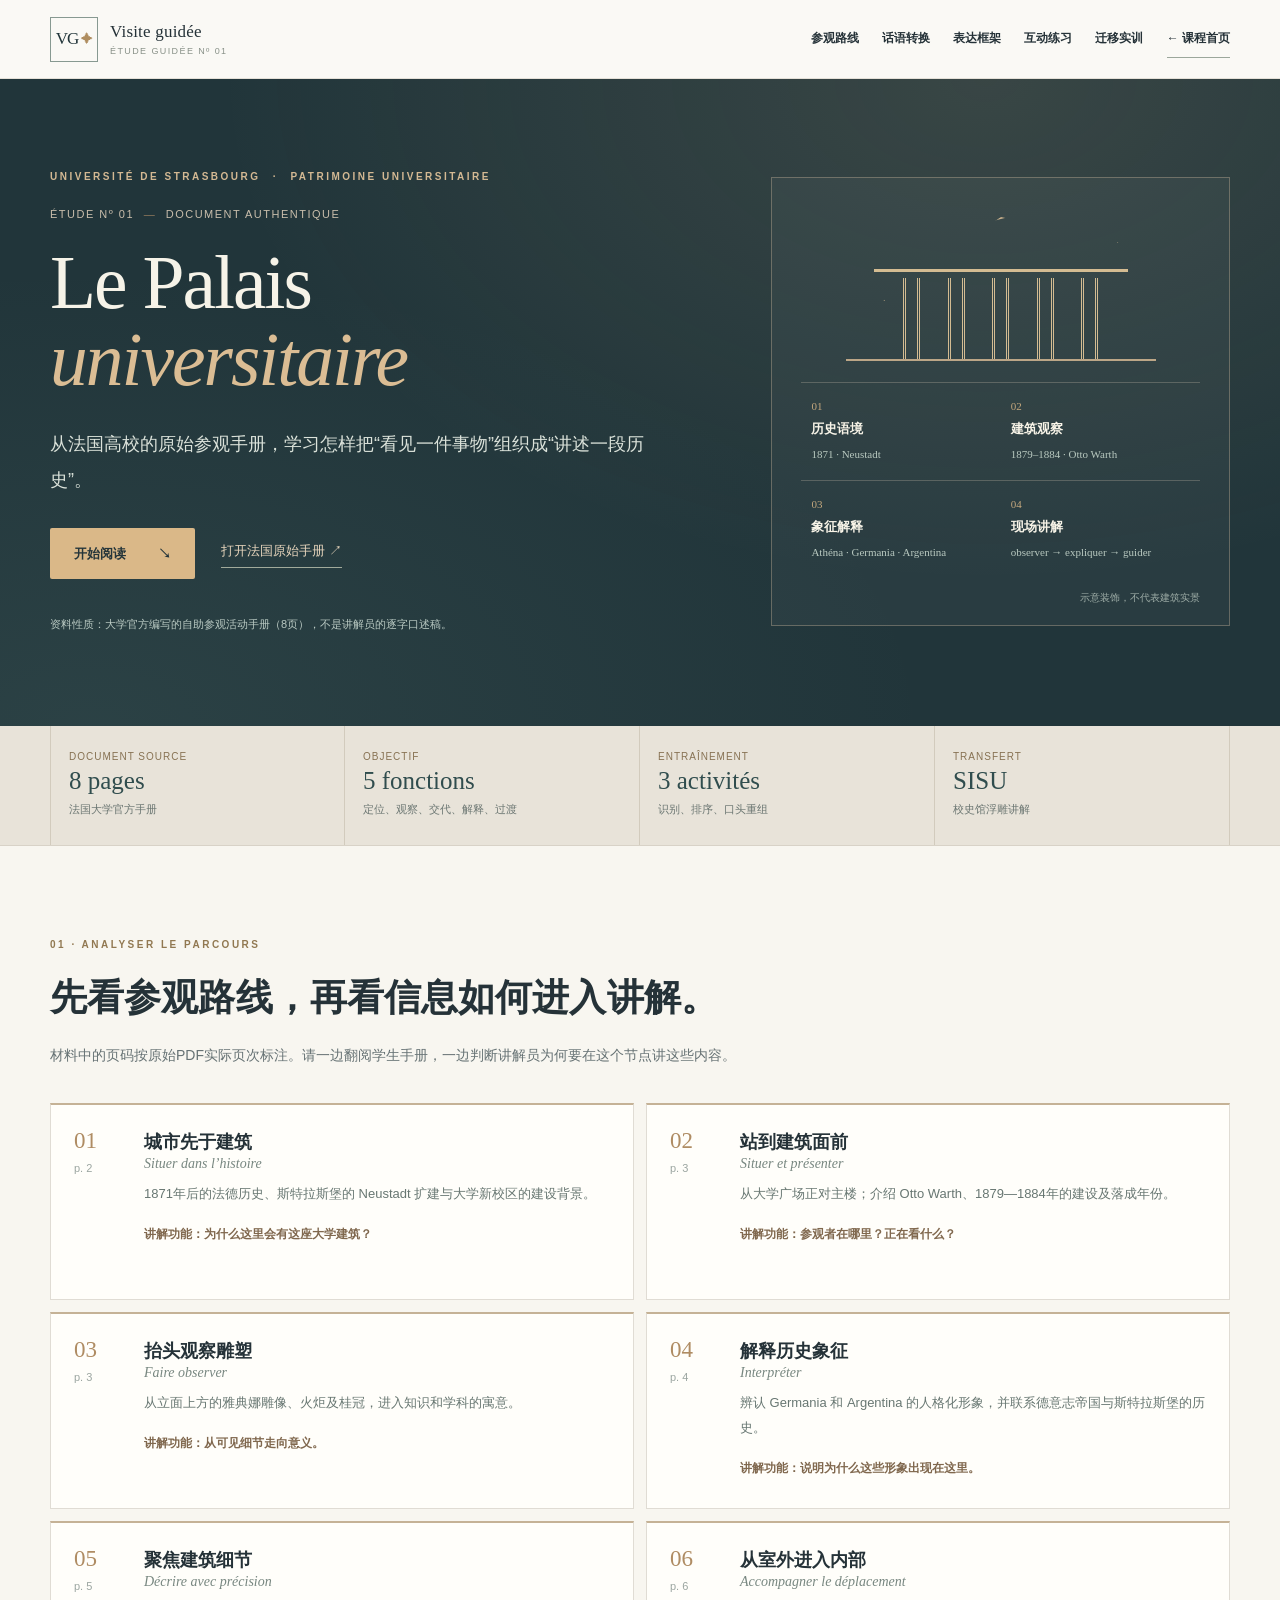
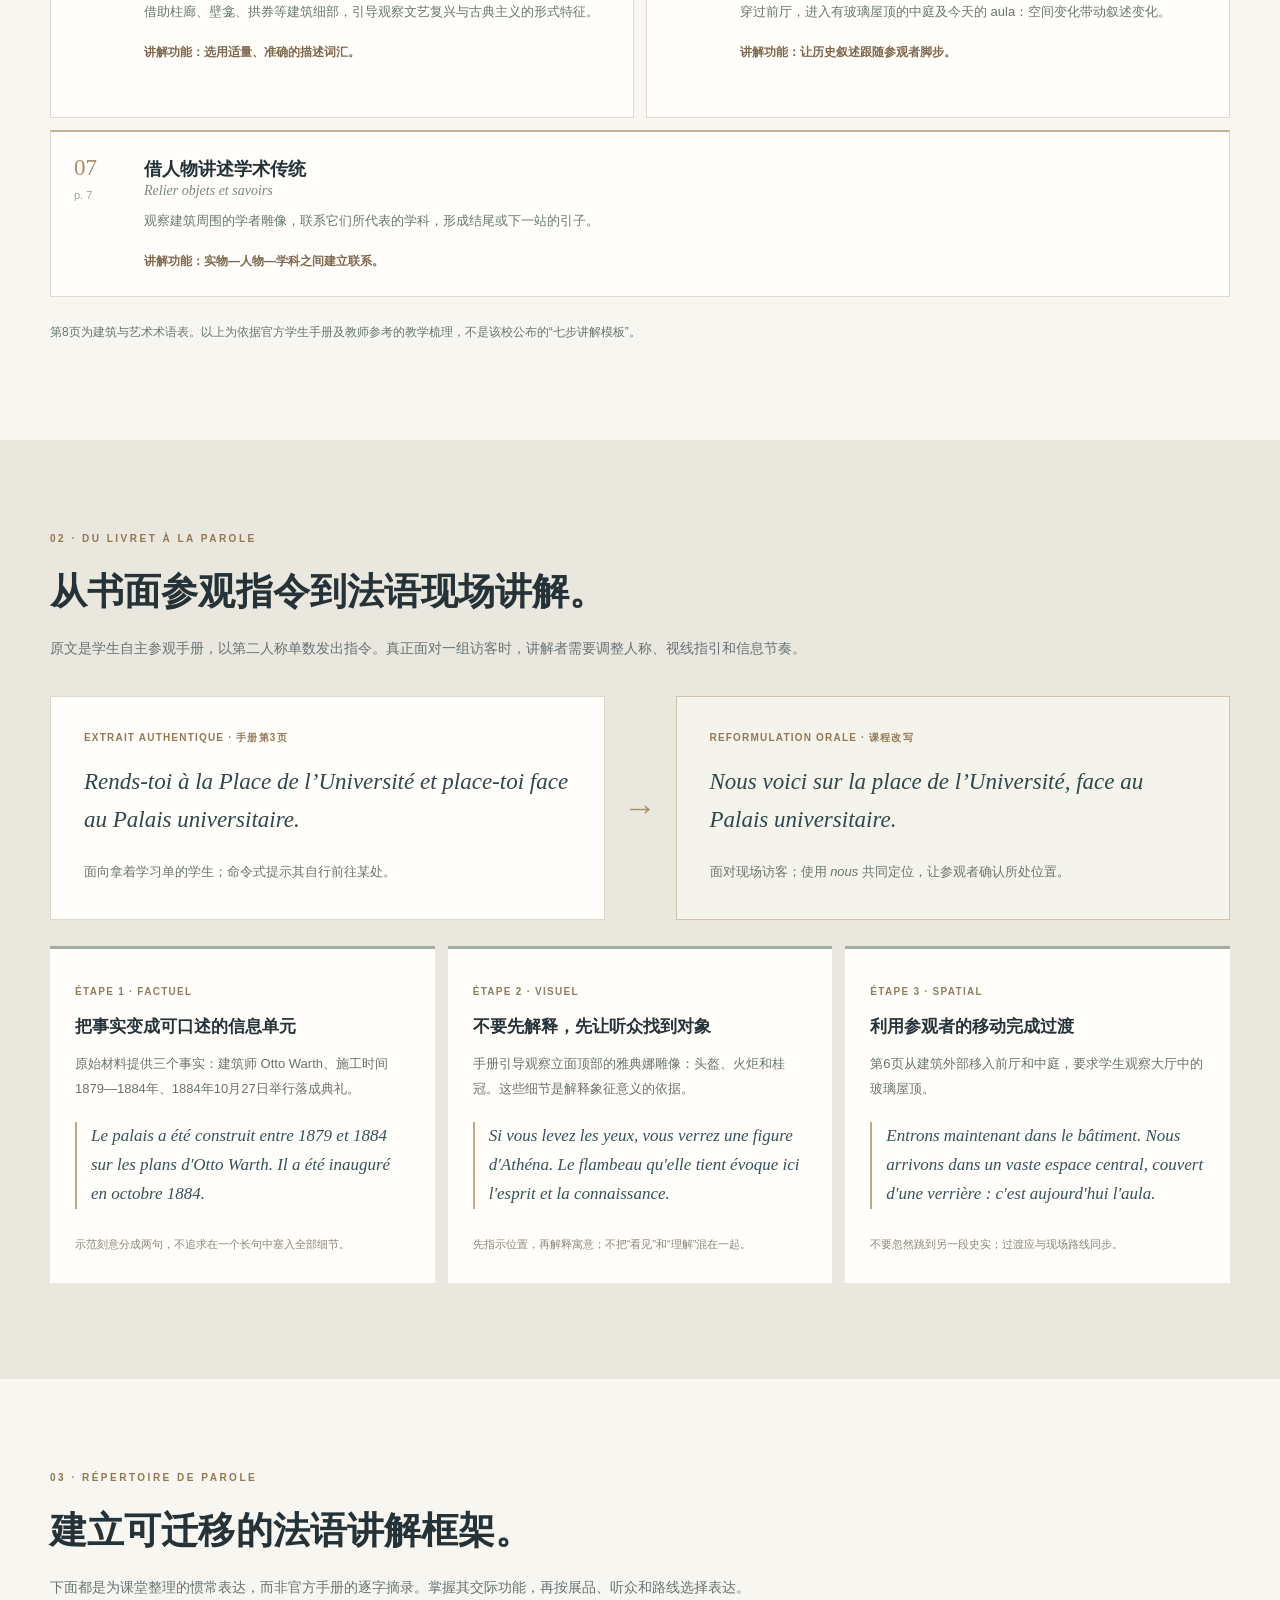
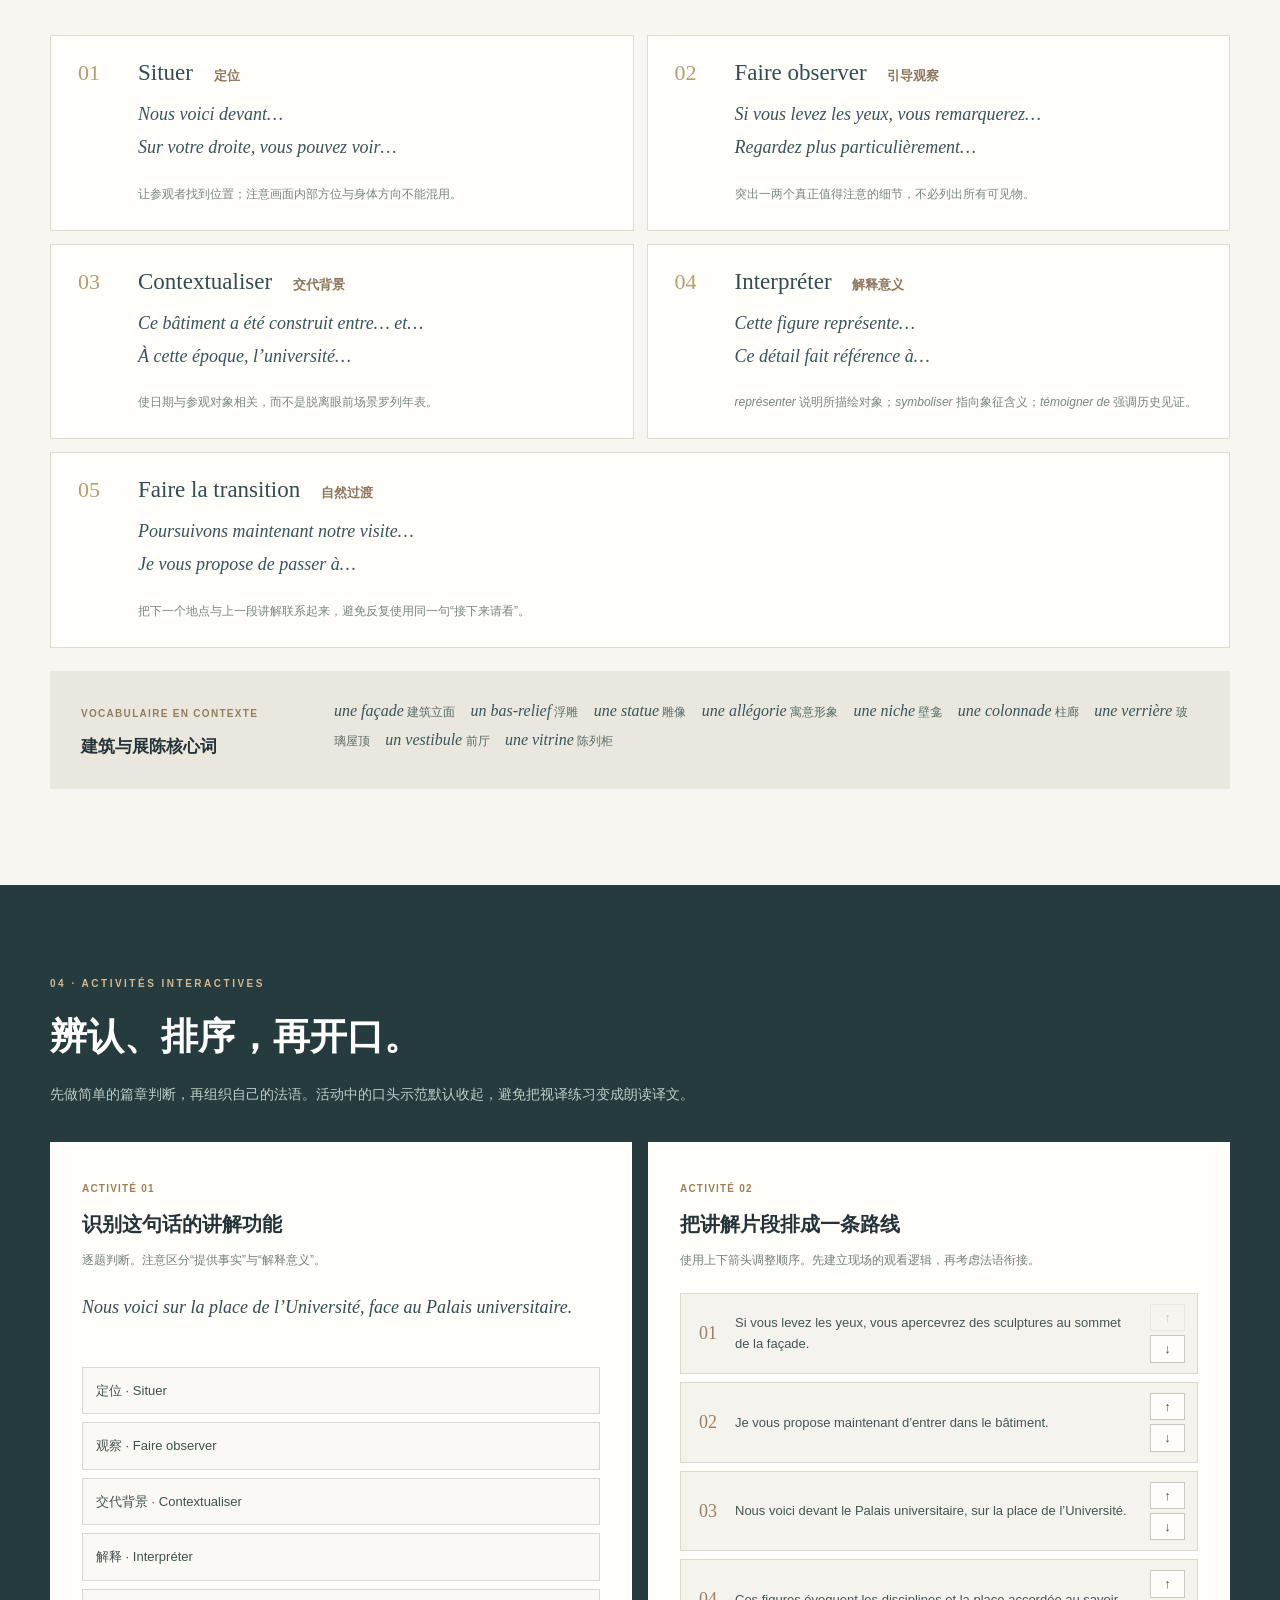
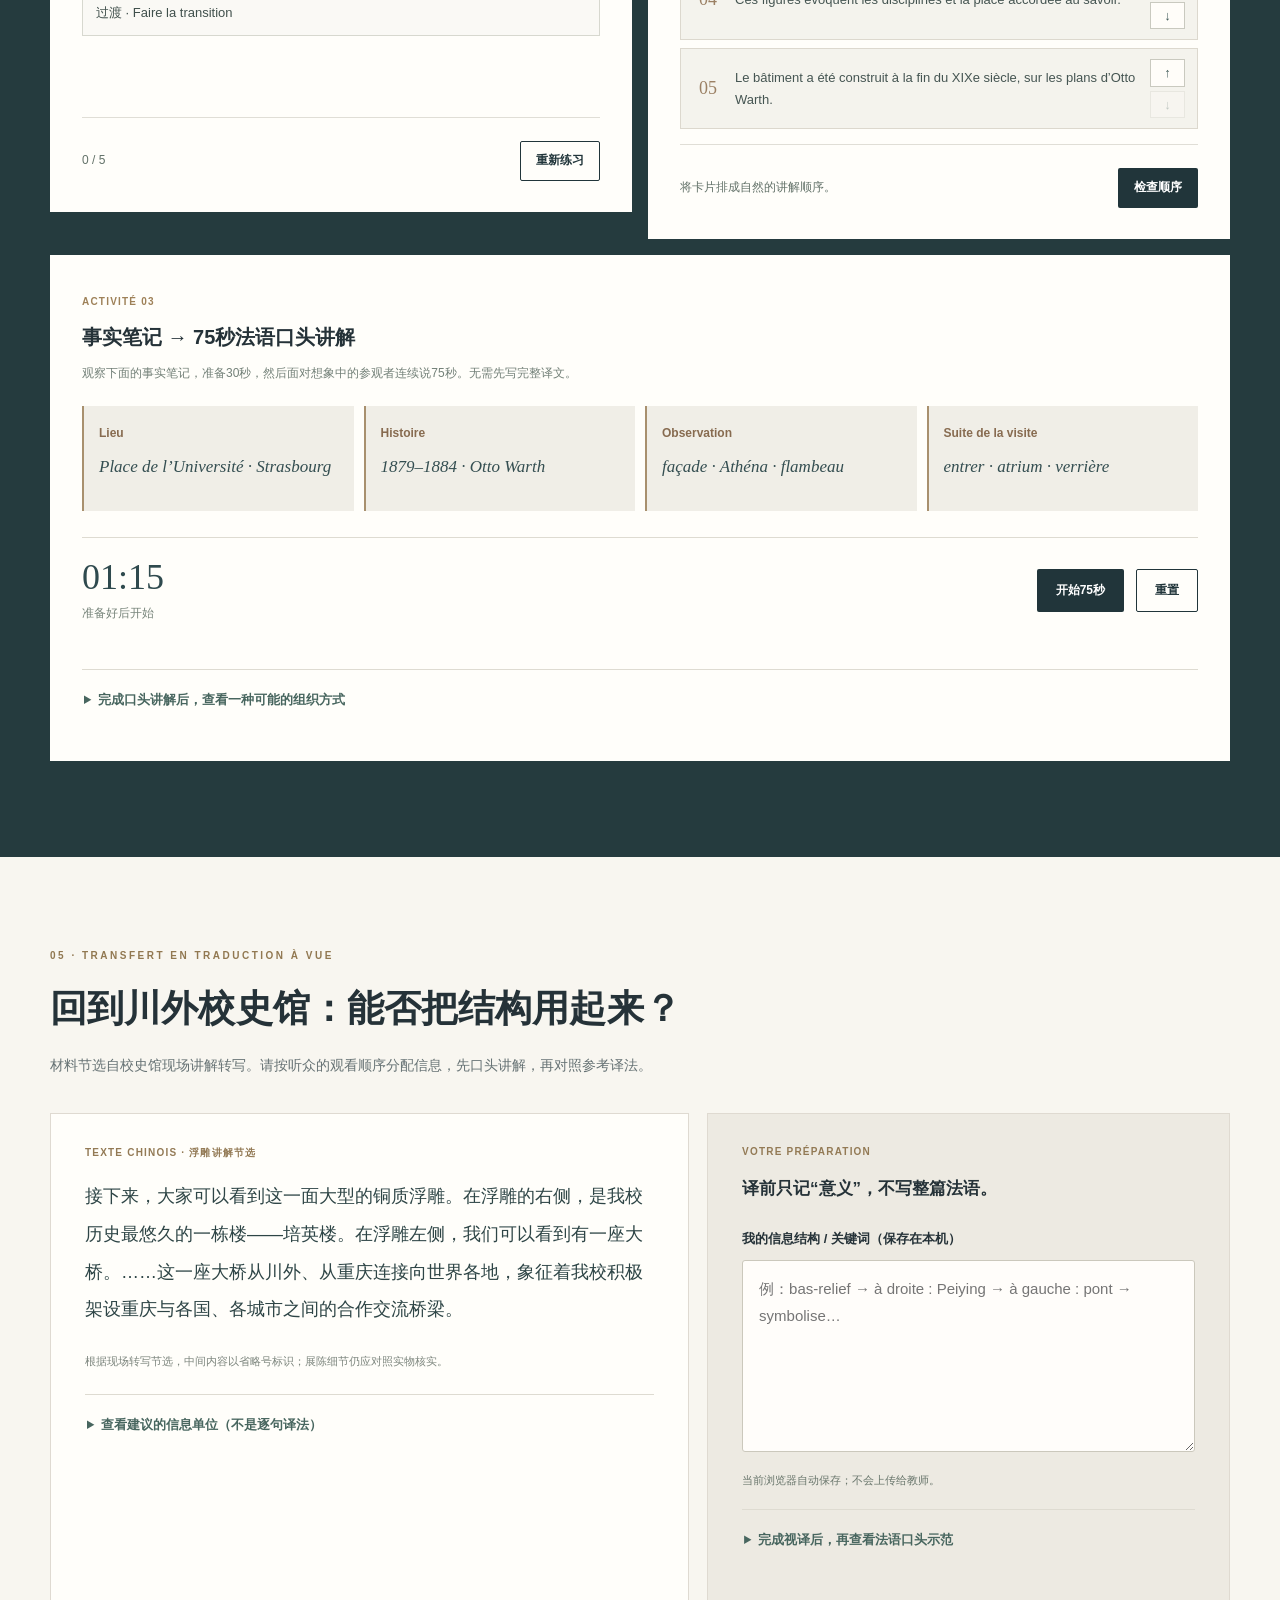
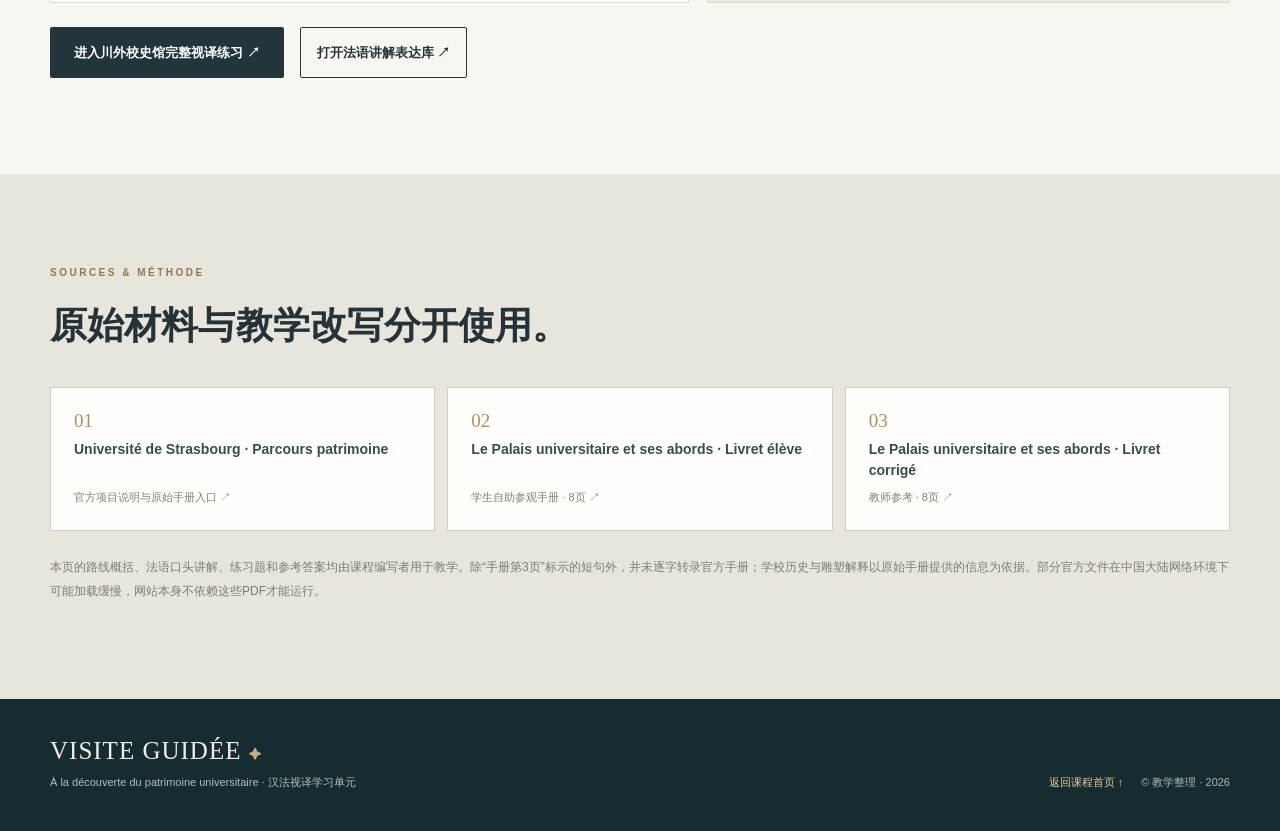
==== commit 9582f508: "Refine oral French in SISU transfer model" ====
--- a/parcours/strasbourg/index.html
+++ b/parcours/strasbourg/index.html
@@ -197,7 +197,7 @@
           <label for="transfer-notes">我的信息结构 / 关键词（保存在本机）</label>
           <textarea id="transfer-notes" rows="6" placeholder="例：bas-relief → à droite : Peiying → à gauche : pont → symbolise…"></textarea>
           <p id="notes-status" role="status" class="notes-status">当前浏览器自动保存；不会上传给教师。</p>
-          <details class="lesson-details"><summary>完成视译后，再查看法语口头示范</summary><div><p lang="fr">Arrêtons-nous un instant devant ce grand bas-relief en bronze. Sur la droite, vous pouvez voir le bâtiment Peiying, présenté ici comme le plus ancien de l'université. À gauche, on distingue un pont. Ce pont est un symbole de l'ouverture de SISU sur le monde et des échanges que notre université souhaite développer entre Chongqing et d'autres villes et pays.</p><small>根据课堂转写内容示范；“培英楼为最古老建筑”的表述仍以校史馆最终核定信息为准。</small></div></details>
+          <details class="lesson-details"><summary>完成视译后，再查看法语口头示范</summary><div><p lang="fr">Arrêtons-nous un instant devant ce grand bas-relief en bronze. À droite, vous pouvez voir le bâtiment Peiying, le plus ancien de notre université. À gauche, on distingue un pont. Ce pont est un symbole de l'ouverture de SISU sur le monde et des échanges que notre université souhaite développer entre Chongqing et d'autres villes et pays.</p><small>根据课堂转写内容示范；“培英楼为最古老建筑”的表述仍以校史馆最终核定信息为准。</small></div></details>
         </aside>
       </div>
       <div class="lesson-final-actions"><a href="../../#atelier" class="btn btn-dark">进入川外校史馆完整视译练习 ↗</a><a href="../../#expressions" class="btn btn-outline-dark">打开法语讲解表达库 ↗</a></div>
--- a/assets/styles.css
+++ b/assets/styles.css
@@ -7,3 +7,12 @@
 @media(max-width:780px){.case-grid{grid-template-columns:minmax(0,1fr)}.case-left,.case-detail,.case-step-list,.lab-sidebar,.exercise-tabs,.filter-scroll{min-width:0;max-width:100%}.case-step-list,.exercise-tabs,.filter-scroll{overscroll-behavior-inline:contain}}
 [hidden]{display:none!important}
 @media(max-width:420px){.visual-topline span:last-child{display:none}}
+
+/* Featured access to Strasbourg's in-depth lesson */
+.lesson-entry{display:grid;grid-template-columns:minmax(0,1fr) auto;gap:10px 30px;align-items:center;margin-top:25px;background:#fffefa;border:1px solid #d0c6b5;border-left:4px solid #b89d76;padding:26px 30px}
+.lesson-entry-index{grid-column:1/-1;font:10px Arial,sans-serif;letter-spacing:1.2px;color:#94744f;font-weight:700}
+.lesson-entry-text{min-width:0}
+.lesson-entry-text h3{font-size:19px;font-weight:600;line-height:1.6;margin:0 0 7px}
+.lesson-entry-text p{color:#6a7871;font-size:12px;line-height:1.85;margin:0}
+.lesson-entry .btn{font-size:12px;min-width:198px;gap:17px}
+@media(max-width:780px){.lesson-entry{grid-template-columns:1fr;gap:12px;padding:23px 21px}.lesson-entry-index{grid-column:1}.lesson-entry-text h3{font-size:17px}.lesson-entry .btn{width:100%;margin-top:3px}}
--- a/parcours/strasbourg/lesson.css
+++ b/parcours/strasbourg/lesson.css
@@ -0,0 +1,153 @@
+/* Étude 01 · styles complementaires. Global tokens live in ../../assets/styles.css */
+.lesson-header .lesson-head-inner{display:flex;align-items:center;justify-content:space-between;gap:24px;min-height:78px}
+.lesson-mark{display:inline-flex;align-items:center;gap:12px;flex-shrink:0}
+.lesson-logo{display:inline-flex;align-items:center;justify-content:center;border:1px solid #879991;color:var(--deep);width:48px;height:45px;font:17px Georgia,serif;letter-spacing:-1px}
+.lesson-logo i{font:12px Georgia,serif;color:#af8d5f;margin-left:3px}
+.lesson-mark>span:last-child{display:flex;flex-direction:column;gap:4px}
+.lesson-mark b{font:17px Georgia,serif;letter-spacing:.2px}
+.lesson-mark small{font:9px Arial,sans-serif;letter-spacing:1.4px;color:#899289}
+.lesson-menu{display:flex;gap:23px;align-items:center;font-size:12px;font-weight:600;white-space:nowrap;margin-left:auto}
+.lesson-menu a:hover,.lesson-return:hover{color:#936b4e}
+.lesson-return{font-size:12px;border-bottom:1px solid #9ba79b;padding:8px 0;white-space:nowrap;font-weight:600}
+.lesson-hero{background:var(--deep);color:#f6f3e8;overflow:hidden;position:relative}
+.lesson-hero::before{content:"";position:absolute;inset:0;background:radial-gradient(ellipse at 77% 0%,rgba(215,183,142,.13),transparent 55%),radial-gradient(ellipse at 7% 100%,rgba(133,175,165,.10),transparent 50%)}
+.lesson-hero-grid{position:relative;display:grid;grid-template-columns:minmax(0,1.17fr) minmax(300px,.83fr);gap:75px;align-items:center;padding-top:89px;padding-bottom:91px}
+.lesson-count{font:11px Arial,sans-serif;color:#c8bdab;letter-spacing:1.5px;margin:0 0 24px}
+.lesson-count span{color:#927b5e;margin:0 5px}
+.lesson-hero h1{font:normal clamp(55px,5.9vw,86px)/1.02 Georgia,"Times New Roman",serif;letter-spacing:-2px;margin:0 0 28px}
+.lesson-hero h1 em{font-style:italic;font-weight:400;color:#dbbd94}
+.lesson-intro{font-size:18px;line-height:2;max-width:600px;color:#dbe2da;margin:0 0 30px}
+.lesson-hero-actions{display:flex;align-items:center;gap:26px;flex-wrap:wrap}
+.lesson-light-link{font-size:13px;color:#e7d5bc;border-bottom:1px solid #a1aa9b;padding-bottom:5px}
+.lesson-disclaimer{font-size:11px;line-height:1.9;color:#bacac3;margin:35px 0 0}
+.lesson-hero-aside{border:1px solid rgba(207,186,157,.36);padding:27px 29px 18px;background:rgba(255,255,255,.035)}
+.lesson-arch{height:156px;max-width:310px;position:relative;overflow:hidden;margin:0 auto 21px;border-bottom:2px solid #bca687}
+.arch-peak{display:block;position:absolute;top:12px;left:12%;width:76%;height:55px;border:2px solid #c9b08b;transform:skewY(-14deg);border-bottom:0;clip-path:polygon(50% 0,100% 100%,0 100%)}
+.arch-columns{position:absolute;bottom:0;left:14%;right:14%;height:81px;display:flex;justify-content:space-around}
+.arch-columns i{border-left:3px double #d4bc92;border-right:3px double #d4bc92;width:17px;height:100%}
+.arch-base{position:absolute;left:9%;right:9%;bottom:87px;border-top:3px solid #d4bc92}
+.lesson-meta-list{display:grid;grid-template-columns:1fr 1fr;gap:0}
+.lesson-meta-list>div{padding:17px 10px;border-top:1px solid rgba(222,208,187,.25)}
+.lesson-meta-list span{display:block;font:11px Georgia,serif;color:#c5a87e;margin-bottom:5px}
+.lesson-meta-list b{display:block;font-size:13px;color:#f8f4e8;font-weight:600}
+.lesson-meta-list small{display:block;color:#b9c9c0;line-height:1.5;font:11px/1.6 Georgia,serif;margin-top:5px}
+.lesson-figure-note{font-size:10px;color:#9eada7;text-align:right;margin:11px 0 0}
+.lesson-summary{background:#e8e3d9;border-bottom:1px solid #d8d2c7}
+.lesson-summary-grid{display:grid;grid-template-columns:repeat(4,minmax(0,1fr))}
+.lesson-summary-grid>div{padding:25px 18px;border-right:1px solid #d2cbbd;display:flex;flex-direction:column;gap:5px}
+.lesson-summary-grid>div:first-child{border-left:1px solid #d2cbbd}
+.lesson-summary-grid span{font:10px Arial,sans-serif;letter-spacing:1px;color:#877253}
+.lesson-summary-grid strong{font:25px Georgia,serif;font-weight:400;color:#304d4e}
+.lesson-summary-grid small{font-size:11px;color:#6b7672}
+.lesson-section{padding-top:90px;padding-bottom:96px}
+.lesson-section-head{max-width:870px;margin:0 0 34px}
+.lesson-section-head h2{font-size:clamp(26px,3vw,37px);font-weight:600;line-height:1.5;margin:0 0 15px;letter-spacing:.1px}
+.lesson-section-head>p:last-child{margin:0;color:var(--muted);font-size:14px;line-height:2}
+.lesson-section-head .eyebrow{margin:0 0 16px}
+.lesson-route{display:grid;grid-template-columns:1fr 1fr;gap:12px}
+.lesson-stop{border:1px solid #e0dcd4;background:#fffefa;display:grid;grid-template-columns:55px 1fr;gap:15px;padding:23px 23px;min-height:197px;border-top:2px solid #c5b296}
+.lesson-stop:nth-child(7){grid-column:1/-1;min-height:150px}
+.lesson-stop .stop-no{font:23px Georgia,serif;color:#af8c63;white-space:nowrap}
+.stop-no small{display:block;font:11px Arial,sans-serif;color:#9ba5a0;margin-top:8px}
+.lesson-stop h3{font-size:18px;margin:0 0 10px;line-height:1.6}
+.lesson-stop h3 em{font:italic 14px Georgia,serif;color:#788780;display:block}
+.lesson-stop p{font-size:13px;line-height:1.9;margin:0 0 12px;color:#687772}
+.lesson-stop strong{font-size:12px;font-weight:600;color:#80684e;line-height:1.8}
+.lesson-note{font-size:12px;color:#66766f;margin:24px 0 0;line-height:1.9}
+.lesson-paper{background:#eae7df}
+.lesson-source-compare{display:grid;grid-template-columns:minmax(0,1fr) 45px minmax(0,1fr);gap:13px;align-items:stretch}
+.source-pane,.oral-pane{padding:34px 33px;background:#fffefa;min-width:0;border:1px solid #ded9cf}
+.oral-pane{background:#f4f3ec;border-color:#d1c4af}
+.pane-tag{display:block;font:10px Arial,sans-serif;letter-spacing:1.2px;color:#937a55;font-weight:700;margin:0 0 18px}
+.source-pane blockquote,.oral-pane blockquote{font:italic 23px/1.65 Georgia,"Times New Roman",serif;margin:0 0 20px;color:#30484b}
+.source-pane p,.oral-pane p{font-size:13px;line-height:2;color:#6a7670;margin:0}
+.conversion-mark{align-self:center;font:34px Georgia,serif;color:#a78f6b;text-align:center}
+.lesson-transform-grid{display:grid;grid-template-columns:repeat(3,minmax(0,1fr));gap:13px;margin-top:26px}
+.lesson-transform-grid article{border-top:3px solid #a2afa2;background:#fffefa;padding:27px 25px;min-width:0}
+.lesson-transform-grid h3{font-size:17px;line-height:1.6;margin:10px 0 12px}
+.lesson-transform-grid p{font-size:13px;line-height:1.9;color:#67736f;margin:0 0 20px}
+.lesson-transform-grid .lesson-french{border-left:2px solid #bfab87;padding-left:14px;font:italic 17px/1.7 Georgia,serif;color:#365259}
+.lesson-transform-grid small{font-size:11px;line-height:1.8;color:#8a867b}
+.lesson-expressions{display:grid;grid-template-columns:repeat(2,minmax(0,1fr));gap:13px}
+.lesson-expressions article{display:grid;grid-template-columns:45px 1fr;gap:15px;background:#fffefa;border:1px solid #e0dacf;padding:24px 27px}
+.lesson-expressions article:last-child{grid-column:1/-1}
+.exp-index{font:22px Georgia,serif;color:#b69c73}
+.lesson-expressions h3{font:normal 23px Georgia,serif;color:#314d51;margin:0 0 12px}
+.lesson-expressions h3 span{font:600 13px sans-serif;color:#8c7660;margin-left:15px}
+.lesson-expressions p{font:italic 18px/1.85 Georgia,serif;color:#385459;margin:0 0 14px}
+.lesson-expressions small{font-size:12px;line-height:1.9;color:#79867b}
+.lesson-vocab{margin-top:23px;padding:27px 31px;background:#eae8de;display:grid;grid-template-columns:230px 1fr;gap:23px;align-items:start}
+.lesson-vocab h3{font-size:17px;margin:7px 0 0}
+.lesson-vocab p{font-size:12px;line-height:2.45;color:#586b66;margin:0}
+.lesson-vocab p b{font:italic 16px Georgia,serif;color:#38555a;font-weight:400}
+.lesson-practice{background:#253b3e}
+.lesson-practice .lesson-section-head h2{color:#fff}
+.lesson-practice .lesson-section-head>p:last-child{color:#beccc6}
+.practice-layout{display:grid;grid-template-columns:repeat(2,minmax(0,1fr));gap:16px;align-items:start}
+.practice-card{background:#fffefa;color:var(--ink);padding:31px 32px;min-width:0}
+.practice-card-wide{grid-column:1/-1}
+.practice-title>span{font:10px Arial,sans-serif;letter-spacing:1.2px;color:#9e8158;font-weight:700}
+.practice-title h3{font-size:20px;line-height:1.45;margin:10px 0}
+.practice-title p{font-size:12px;line-height:1.85;color:#738078;margin:0 0 22px}
+.lesson-quiz-question{font:italic 18px/1.6 Georgia,serif;color:#334c51;min-height:58px;margin:0 0 16px}
+.lesson-quiz-list{display:grid;gap:8px}
+.lesson-quiz-list button{display:block;width:100%;text-align:left;border:1px solid #d7d8cf;background:#faf9f5;padding:11px 13px;color:#40504c;font-size:13px;min-height:43px}
+.lesson-quiz-list button:hover:not(:disabled),.lesson-quiz-list button:focus-visible{border-color:#7e977a;background:#eef2e9}
+.lesson-quiz-list button[aria-pressed="true"]{background:#ecf0e5;border-color:#687c6b;font-weight:600}
+.lesson-quiz-list button:disabled{cursor:default}
+.lesson-quiz-feedback{min-height:66px;padding-top:14px;font-size:12px;line-height:1.8;color:#746b58}
+.lesson-quiz-feedback.is-good{color:#3e7160}
+.lesson-quiz-feedback.is-wrong{color:#985f51}
+.lesson-quiz-next{background:#304d50;color:#fff;border:0;padding:11px 20px;font-size:12px;min-height:42px;margin-bottom:5px}
+.lesson-quiz-complete{padding:24px;background:#eef2e9;color:#314e43;font-size:17px;line-height:1.7}
+.lesson-quiz-complete small{display:block;margin-top:10px;color:#728178;font-size:12px}
+.practice-footer{display:flex;align-items:center;justify-content:space-between;gap:12px;padding-top:23px;border-top:1px solid #e0ded6;margin-top:15px}
+.practice-footer span{font-size:12px;color:#627168;line-height:1.65}
+.practice-footer .btn{font-size:12px;min-height:40px;padding:8px 15px;gap:9px;flex-shrink:0}
+.order-list{display:grid;gap:8px}
+.order-item{background:#f4f3ed;border:1px solid #dcd8ce;display:grid;grid-template-columns:30px 1fr auto;gap:12px;align-items:center;padding:10px 12px;min-height:62px}
+.order-item>span{color:#9b8064;font:18px Georgia,serif;text-align:center}
+.order-item>p{font-size:13px;line-height:1.65;margin:0;color:#455552}
+.order-move{display:flex;flex-direction:column;gap:4px}
+.order-move button{background:#fffdf9;border:1px solid #c9c9bf;color:#405a58;min-width:35px;min-height:25px;font-size:13px}
+.order-move button:disabled{opacity:.27}
+.oral-facts{display:grid;grid-template-columns:repeat(4,minmax(0,1fr));gap:10px;margin-bottom:26px}
+.oral-facts>div{background:#f0eee7;border-left:2px solid #a8906e;padding:17px 15px;min-height:105px}
+.oral-facts b{display:block;font-size:12px;color:#876b50;margin-bottom:9px}
+.oral-facts span{display:block;font:italic 17px/1.5 Georgia,serif;color:#344e51}
+.oral-controls{display:flex;justify-content:space-between;align-items:center;gap:23px;padding:18px 0 25px;border-top:1px solid #dedbd1}
+.oral-timer strong{display:block;font:36px Georgia,serif;font-variant-numeric:tabular-nums;color:#2f4a4e}
+.oral-timer small{font-size:12px;color:#77847a}
+.oral-buttons{display:flex;gap:12px;flex-wrap:wrap}
+.oral-buttons .btn{font-size:12px;min-height:42px;padding:10px 18px;gap:9px}
+.lesson-details{border-top:1px solid #dedbd1;margin-top:19px}
+.lesson-details summary{cursor:pointer;color:#48665f;font-weight:600;font-size:13px;line-height:1.8;padding:18px 2px}
+.lesson-details summary:hover{color:#9a704a}
+.lesson-details>div{border-left:2px solid #beaa8e;padding:3px 16px 8px;background:#f6f3ec}
+.lesson-details>div p{font:17px/1.85 Georgia,serif;color:#345058;margin:14px 0;white-space:pre-wrap}
+.lesson-details>div small{font-size:11px;color:#738178;line-height:1.8;display:block;margin:10px 0 15px}
+.transfer-grid{display:grid;grid-template-columns:minmax(0,1.1fr) minmax(290px,.9fr);gap:18px;align-items:stretch}
+.transfer-main,.transfer-aside{border:1px solid #dfdad1;padding:32px 34px;min-width:0}
+.transfer-main{background:#fffefa}
+.transfer-aside{background:#edeae2}
+.transfer-main blockquote{font-size:18px;line-height:2.1;font-weight:400;margin:0 0 23px;color:#2e4546}
+.transfer-main>small{font-size:11px;color:#7c857d;line-height:1.8;display:block;margin:0 0 22px}
+.segment-list p{font:13px/1.8 sans-serif!important;margin:7px 0!important}
+.segment-list b{color:#8e734e}
+.transfer-aside h3{font-size:17px;line-height:1.65;margin:2px 0 24px}
+.transfer-aside label{display:block;font-size:13px;font-weight:600;margin-bottom:10px}
+.transfer-aside textarea{width:100%;resize:vertical;border:1px solid #cbc8bc;background:#fffdfa;padding:14px 16px;line-height:1.8;min-height:140px;border-radius:3px}
+.notes-status{font-size:11px;color:#69766c;line-height:1.7}
+.lesson-final-actions{display:flex;gap:16px;margin-top:24px;flex-wrap:wrap}
+.lesson-final-actions .btn{gap:12px}
+.lesson-sources{background:#e8e5dd}
+.source-citations{display:grid;grid-template-columns:repeat(3,minmax(0,1fr));gap:12px}
+.source-citations a{border:1px solid #d3cebf;background:#fffefa;padding:22px 23px;min-width:0;display:flex;flex-direction:column;gap:7px}
+.source-citations a:hover{border-color:#a8916a;background:#faf8f1}
+.source-citations span{font:19px Georgia,serif;color:#ad8e68}
+.source-citations strong{font-size:14px;line-height:1.5;color:#354e50}
+.source-citations small{font-size:11px;line-height:1.8;color:#7b837b;margin-top:auto}
+.lesson-source-note{font-size:12px;color:#738078;line-height:2;margin:24px 0 0}
+@media(max-width:1100px){.lesson-menu{gap:13px;font-size:11px}.lesson-hero-grid{gap:35px}.lesson-hero h1{font-size:63px}.lesson-transform-grid{grid-template-columns:1fr}.lesson-transform-grid article{min-height:initial}.oral-facts{grid-template-columns:repeat(2,minmax(0,1fr))}}
+@media(max-width:780px){html{scroll-padding-top:121px}.lesson-header .lesson-head-inner{flex-wrap:wrap;gap:0;padding-top:10px;min-height:auto}.lesson-logo{width:41px;height:39px}.lesson-mark b{font-size:15px}.lesson-mark small{font-size:8px}.lesson-return{margin-left:auto;font-size:11px}.lesson-menu{order:3;width:100%;gap:21px;overflow-x:auto;scrollbar-width:none;margin:10px 0 0;padding:9px 0 12px;border-top:1px solid #e3ded4;font-size:12px}.lesson-menu::-webkit-scrollbar{display:none}.lesson-menu a{flex-shrink:0}.lesson-hero-grid{grid-template-columns:1fr;gap:25px;padding-top:59px;padding-bottom:66px}.lesson-hero h1{font-size:clamp(51px,10vw,73px)}.lesson-intro{font-size:15px}.lesson-hero-aside{padding:18px 22px}.lesson-arch{height:132px}.lesson-meta-list small{font-size:10px}.lesson-summary-grid{grid-template-columns:repeat(2,minmax(0,1fr))}.lesson-summary-grid>div{padding:17px;border-bottom:1px solid #d2cbbd}.lesson-summary-grid strong{font-size:22px}.lesson-section{padding-top:65px;padding-bottom:69px}.lesson-section-head h2{font-size:26px}.lesson-section-head>p:last-child{font-size:12px}.lesson-route{grid-template-columns:1fr}.lesson-stop:nth-child(7){grid-column:auto}.lesson-stop{min-height:auto;padding:21px 19px;grid-template-columns:38px 1fr;gap:12px}.lesson-stop h3{font-size:16px}.lesson-stop .stop-no{font-size:18px}.lesson-source-compare{grid-template-columns:1fr;gap:5px}.conversion-mark{transform:rotate(90deg);line-height:1;text-align:center;padding:9px 0}.source-pane,.oral-pane{padding:26px 23px}.source-pane blockquote,.oral-pane blockquote{font-size:20px}.lesson-transform-grid{grid-template-columns:1fr;gap:10px}.lesson-transform-grid article{padding:22px}.lesson-expressions{grid-template-columns:1fr}.lesson-expressions article:last-child{grid-column:auto}.lesson-expressions article{padding:22px 19px;grid-template-columns:30px 1fr;gap:10px}.lesson-expressions h3{font-size:21px}.lesson-expressions p{font-size:17px}.lesson-vocab{grid-template-columns:1fr;gap:12px;padding:21px}.practice-layout{grid-template-columns:1fr}.practice-card-wide{grid-column:auto}.practice-card{padding:24px 19px}.oral-facts{grid-template-columns:repeat(2,minmax(0,1fr))}.oral-controls{align-items:flex-start;flex-direction:column}.transfer-grid{grid-template-columns:1fr;gap:11px}.transfer-main,.transfer-aside{padding:25px 21px}.transfer-main blockquote{font-size:16px}.source-citations{grid-template-columns:1fr}.lesson-final-actions{flex-direction:column;align-items:stretch}.lesson-final-actions .btn{text-align:center}.lesson-figure-note{font-size:10px}}
+@media(max-width:390px){.lesson-menu{gap:15px}.lesson-hero h1{font-size:47px}.lesson-hero-actions{gap:17px}.lesson-intro{font-size:14px}.lesson-meta-list{grid-template-columns:1fr 1fr}.lesson-meta-list small{overflow-wrap:anywhere}.lesson-stop h3 em{font-size:13px}.oral-facts{grid-template-columns:1fr}.practice-footer{flex-wrap:wrap}.lesson-quiz-question{font-size:17px}.lesson-expressions h3 span{display:block;margin:4px 0 0}}
